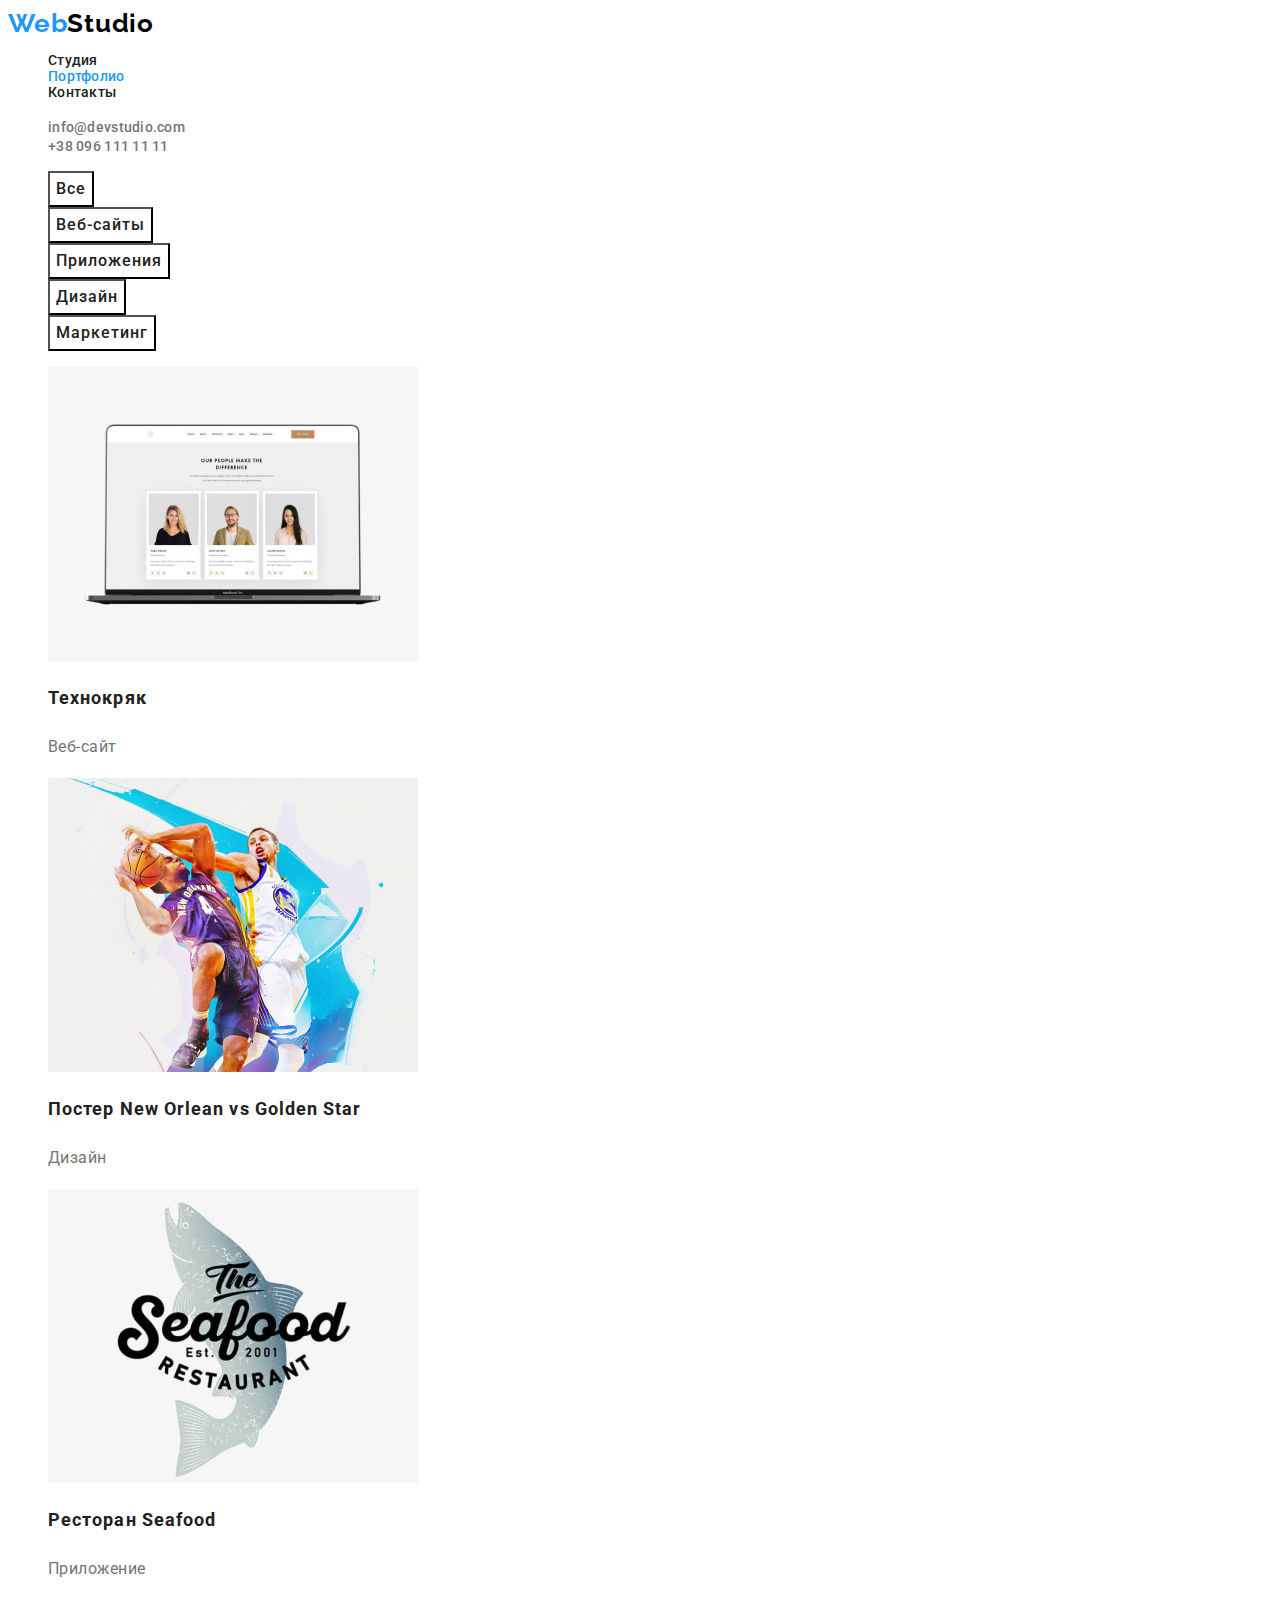
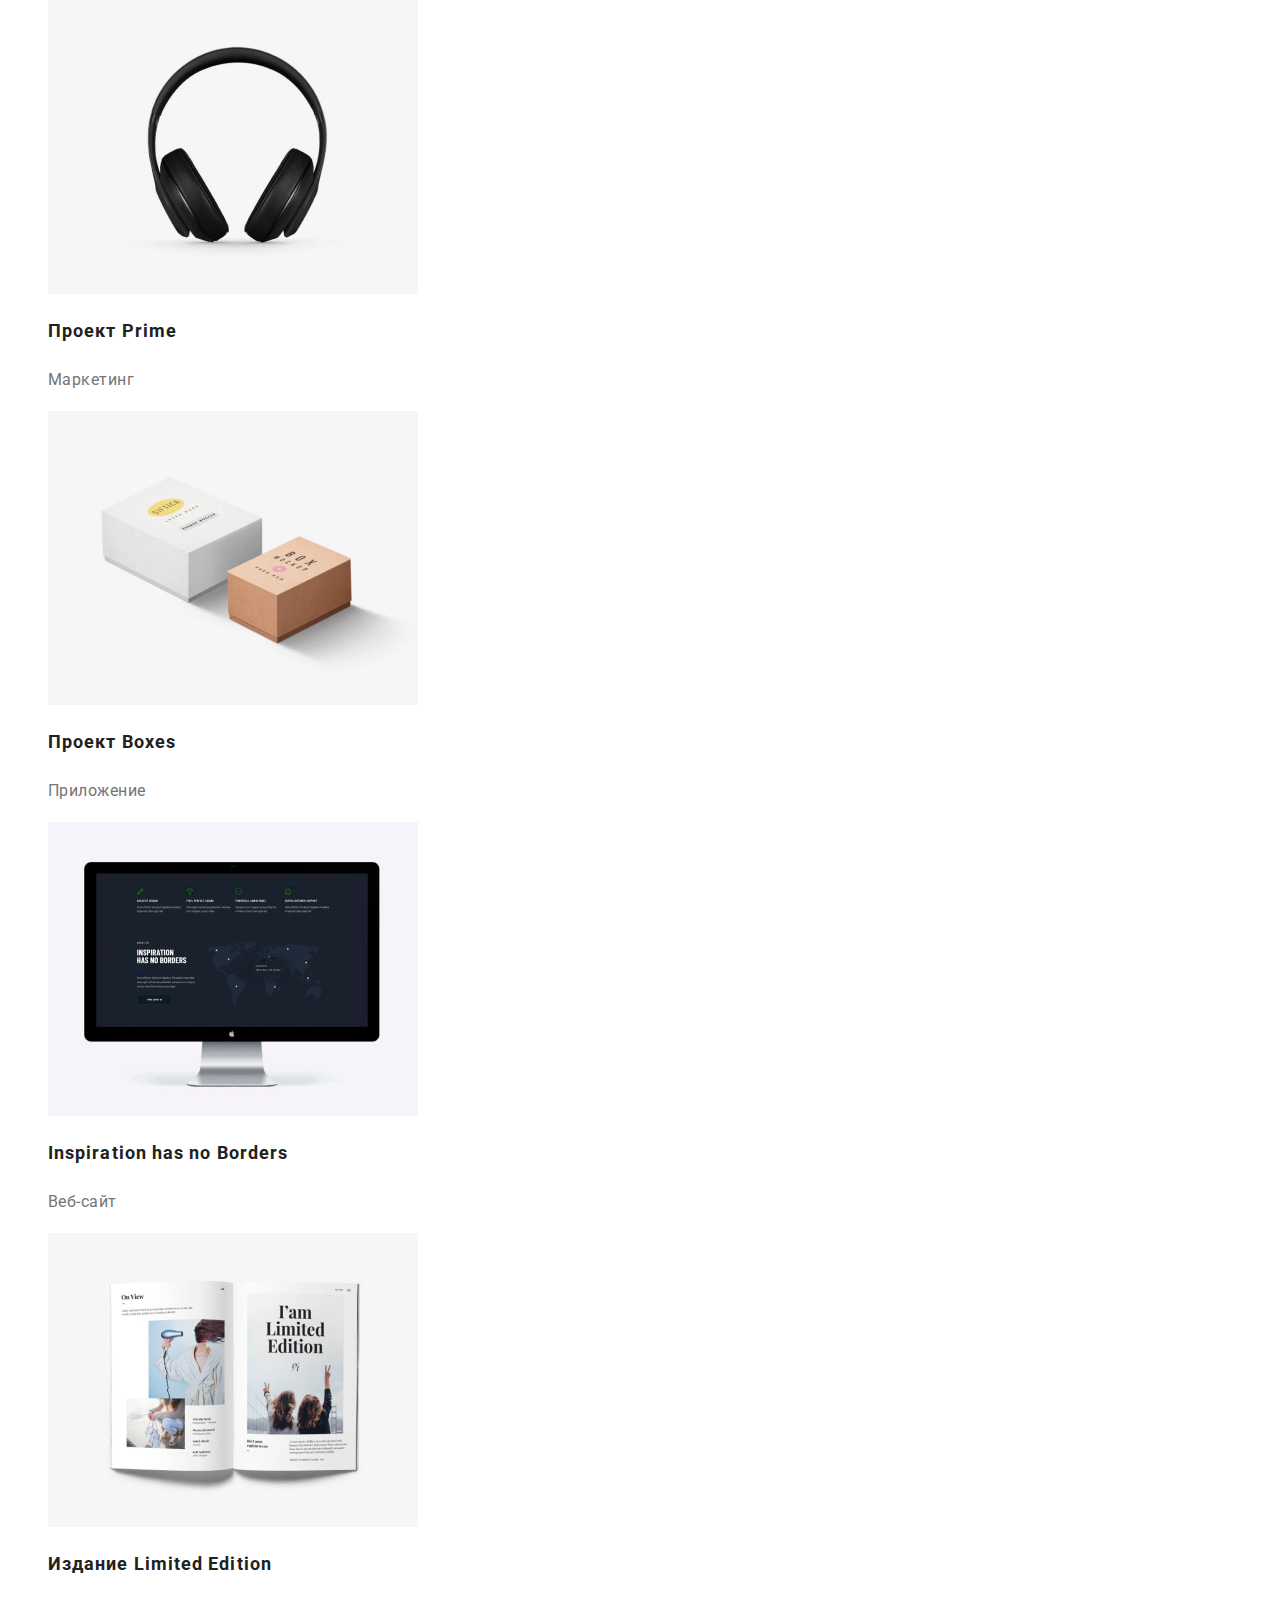
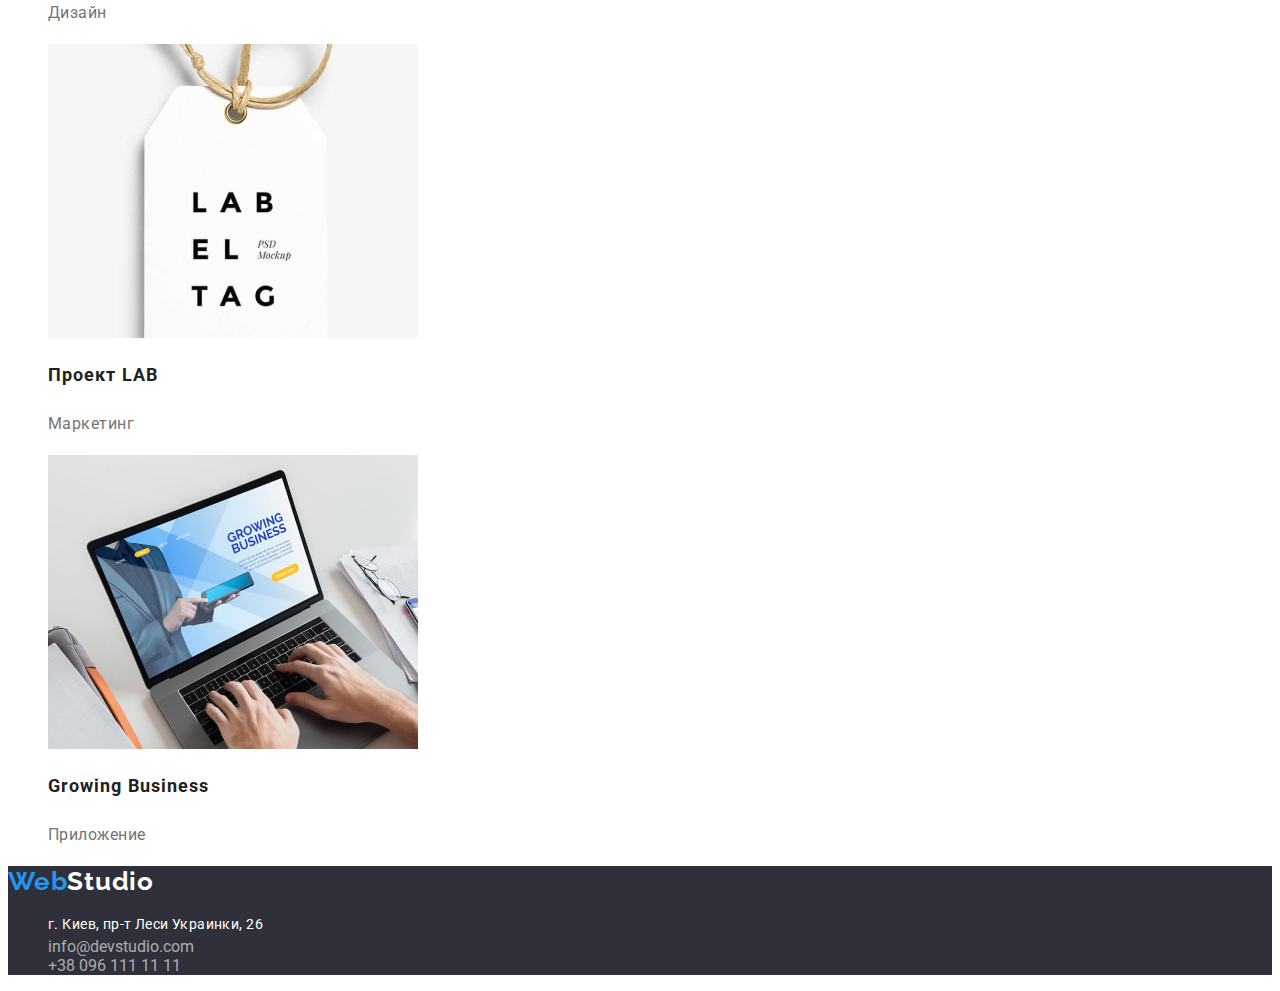
==== portfolio.html @ 97933884 "Files from previous project added" ====
<!DOCTYPE html>
<html lang="ru">
  <head>
    <meta charset="UTF-8" />
    <meta http-equiv="X-UA-Compatible" content="IE=edge" />
    <meta name="viewport" content="width=device-width, initial-scale=1.0" />
    <title>Portfolio</title>
    <link rel="preconnect" href="https://fonts.googleapis.com" />
    <link rel="preconnect" href="https://fonts.gstatic.com" crossorigin />
    <link
      href="https://fonts.googleapis.com/css2?family=Raleway:wght@700&family=Roboto:wght@400;500;700;900&display=swap"
      rel="stylesheet"
    />
    <link rel="stylesheet" href="./css/styles.css" />
  </head>
  <body>
    <header class="page-header">
      <nav>
        <a href="" class="logo link"
          >Web<span class="logo-dark">Studio</span>
        </a>
        <ul class="site-nav">
          <li class="list"><a href="./index.html" class="link">Студия</a></li>
          <li class="list">
            <a href="./portfolio.html" class="link current">Портфолио</a>
          </li>
          <li class="list"><a href="" class="link">Контакты</a></li>
        </ul>
      </nav>
      <ul class="contacts">
        <li class="list">
          <a href="mailto:info@devstudio.com" class="mail-link"
            >info@devstudio.com</a
          >
        </li>
        <li class="list">
          <a href="tel:+380961111111" class="tel-link">+38 096 111 11 11</a>
        </li>
      </ul>
    </header>
    <main>
      <section>
        <h1 class="header-portolio">Портфолио</h1>
        <ul>
          <li class="list">
            <button type="button" class="button-filter">Все</button>
          </li>
          <li class="list">
            <button type="button" class="button-filter">Веб-сайты</button>
          </li>
          <li class="list">
            <button type="button" class="button-filter">Приложения</button>
          </li>
          <li class="list">
            <button type="button" class="button-filter">Дизайн</button>
          </li>
          <li class="list">
            <button type="button" class="button-filter">Маркетинг</button>
          </li>
        </ul>
        <ul>
          <li class="list">
            <a href="" class="project-link">
              <img
                src="./images/portfolio/portfolio-1.jpg"
                alt="Проект"
                width="370"
                height="294"
              />
              <h2 class="project-name">Технокряк</h2>
              <p class="project-type">Веб-сайт</p>
            </a>
          </li>
          <li class="list">
            <a href="" class="project-link">
              <img
                src="./images/portfolio/portfolio-2.jpg"
                alt="Проект"
                width="370"
                height="294"
              />
              <h2 class="project-name">Постер New Orlean vs Golden Star</h2>
              <p class="project-type">Дизайн</p>
            </a>
          </li>
          <li class="list">
            <a href="" class="project-link">
              <img
                src="./images/portfolio/portfolio-3.jpg"
                alt="Проект"
                width="370"
                height="294"
              />
              <h2 class="project-name">Ресторан Seafood</h2>
              <p class="project-type">Приложение</p>
            </a>
          </li>
          <li class="list">
            <a href="" class="project-link">
              <img
                src="./images/portfolio/portfolio-4.jpg"
                alt="Проект"
                width="370"
                height="294"
              />
              <h2 class="project-name">Проект Prime</h2>
              <p class="project-type">Маркетинг</p>
            </a>
          </li>
          <li class="list">
            <a href="" class="project-link">
              <img
                src="./images/portfolio/portfolio-5.jpg"
                alt="Проект"
                width="370"
                height="294"
              />
              <h2 class="project-name">Проект Boxes</h2>
              <p class="project-type">Приложение</p>
            </a>
          </li>
          <li class="list">
            <a href="" class="project-link">
              <img
                src="./images/portfolio/portfolio-6.jpg"
                alt="Проект"
                width="370"
                height="294"
              />
              <h2 class="project-name">Inspiration has no Borders</h2>
              <p class="project-type">Веб-сайт</p>
            </a>
          </li>
          <li class="list">
            <a href="" class="project-link">
              <img
                src="./images/portfolio/portfolio-7.jpg"
                alt="Проект"
                width="370"
                height="294"
              />
              <h2 class="project-name">Издание Limited Edition</h2>
              <p class="project-type">Дизайн</p>
            </a>
          </li>
          <li class="list">
            <a href="" class="project-link">
              <img
                src="./images/portfolio/portfolio-8.jpg"
                alt="Проект"
                width="370"
                height="294"
              />
              <h2 class="project-name">Проект LAB</h2>
              <p class="project-type">Маркетинг</p>
            </a>
          </li>
          <li class="list">
            <a href="" class="project-link">
              <img
                src="./images/portfolio/portfolio-9.jpg"
                alt="Проект"
                width="370"
                height="294"
              />
              <h2 class="project-name">Growing Business</h2>
              <p class="project-type">Приложение</p>
            </a>
          </li>
        </ul>
      </section>
    </main>
    <footer class="footer">
      <a href="" class="logo link">Web<span class="logo-light">Studio</span></a>
      <address class="address">
        <ul>
          <li class="list">
            <a
              href="https://goo.gl/maps/4q9ZpjwnPptMZHnn8"
              target="_blank"
              rel="noreferrer noopener"
              class="post-address"
              >г. Киев, пр-т Леси Украинки, 26</a
            >
          </li>
          <li class="list">
            <a href="mailto:info@devstudio.com" class="mail"
              >info@devstudio.com</a
            >
          </li>
          <li class="list">
            <a href="tel:+380961111111" class="tel">+38 096 111 11 11</a>
          </li>
        </ul>
      </address>
    </footer>
  </body>
</html>
---- css/styles.css ----
:root {
  --text-decoration-color: #212121;
  --second-text-color: #757575;
  --link-hover-color: #2196f3;
}
body {
  color: var(--text-decoration-color);
  font-family: "Roboto", sans-serif;
}

.logo {
  font-family: Raleway, sans-serif;
  font-weight: 700;
  font-size: 26px;
  line-height: 1.19;
  color: var(--link-hover-color);
  letter-spacing: 0.03em;
}
.logo-dark {
  color: #000000;
}
.logo-light {
  color: #ffffff;
}

.site-nav {
  color: var(--text-decoration-color);
  font-weight: 500;
  font-size: 14px;
  line-height: 1.14;
  letter-spacing: 0.02em;
}
.site-nav .link:active {
  color: var(--link-hover-color);
}

.site-nav .link:hover,
.site-nav .link:focus {
  color: var(--link-hover-color);
}

.link,
.mail,
.tel,
.mail-link,
.tel-link,
.post-address,
.project-link {
  text-decoration: none;
}
.list,
.team-link {
  list-style-type: none;
}
.site-nav .link {
  color: var(--text-decoration-color);
}
.mail-link,
.tel-link {
  color: var(--second-text-color);
  font-weight: 500;
  font-size: 14px;
  line-height: 1.14;
  letter-spacing: 0.02em;
}
.mail-link:hover,
.tel-link:hover,
.mail-link:focus,
.tel-link:focus {
  color: var(--link-hover-color);
}
.header-hero {
  color: #ffffff;
  font-weight: 900;
  font-size: 44px;
  line-height: 1.36;
  text-align: center;
  letter-spacing: 0.06em;
  text-transform: uppercase;
}

.page-header {
  background-color: #ffffff;
}
.hero {
  background-color: #2f303a;
}
.button {
  font-family: inherit;
  color: var(--text-decoration-color);
  background-color: #ffffff;
  font-weight: 700;
  font-size: 16px;
  line-height: 1.88;
  display: flex;
  align-items: center;
  text-align: center;
  letter-spacing: 0.06em;
  cursor: pointer;
}
.button-service {
  color: #ffffff;
  background-color: var(--link-hover-color);
  font-family: inherit;
  font-weight: 700;
  font-size: 16px;
  line-height: 1.88;
  display: flex;
  align-items: center;
  text-align: center;
  letter-spacing: 0.06em;
}

.button-filter {
  font-family: inherit;
  color: var(--text-decoration-color);
  background-color: #ffffff;
  font-weight: 500;
  font-size: 16px;
  line-height: 1.88;
  display: flex;
  align-items: center;
  text-align: center;
  letter-spacing: 0.06em;
  cursor: pointer;
}
.button-filter:hover,
.button-filter:focus {
  color: #ffffff;
  background-color: var(--link-hover-color);
}
.header-advantages,
.header-portolio {
  display: none;
}

.advantages-header {
  font-weight: 700;
  font-size: 14px;
  line-height: 16px;
  letter-spacing: 0.03em;
  text-transform: uppercase;
}

.advantages-text {
  color: var(--second-text-color);
  font-size: 14px;
  line-height: 1.71;
  letter-spacing: 0.03em;
}

.header-works {
  font-weight: 700;
  font-size: 36px;
  line-height: 1.17;
  letter-spacing: 0.03em;
}
.team {
  background-color: #f5f4fa;
  font-weight: 700;
  font-size: 36px;
  line-height: 1.17;
  letter-spacing: 0.03em;
}
.footer {
  background-color: #2f303a;
}
.address .post-address {
  color: #ffffff;
  font-style: normal;
  font-size: 14px;
  line-height: 1.71;
  letter-spacing: 0.03em;
}
.mail,
.tel {
  color: rgba(255, 255, 255, 0.6);
}

.mail:hover,
.tel:hover {
  color: var(--link-hover-color);
}
.team-position {
  color: var(--second-text-color);
  font-weight: 400;
  font-size: 16px;
  line-height: 1.19;
  letter-spacing: 0.03em;
}
.team-member {
  font-weight: 500;
  font-size: 16px;
  line-height: 1.19;
  letter-spacing: 0.03em;
}

.project-name {
  font-weight: 700;
  font-size: 18px;
  line-height: 2;
  letter-spacing: 0.06em;
  color: var(--text-decoration-color);
}
.project-type {
  font-size: 16px;
  line-height: 1.88;
  letter-spacing: 0.03em;
  color: var(--second-text-color);
}
.mail,
.tel {
  font-style: normal;
}

.site-nav .current {
  color: var(--link-hover-color);
}
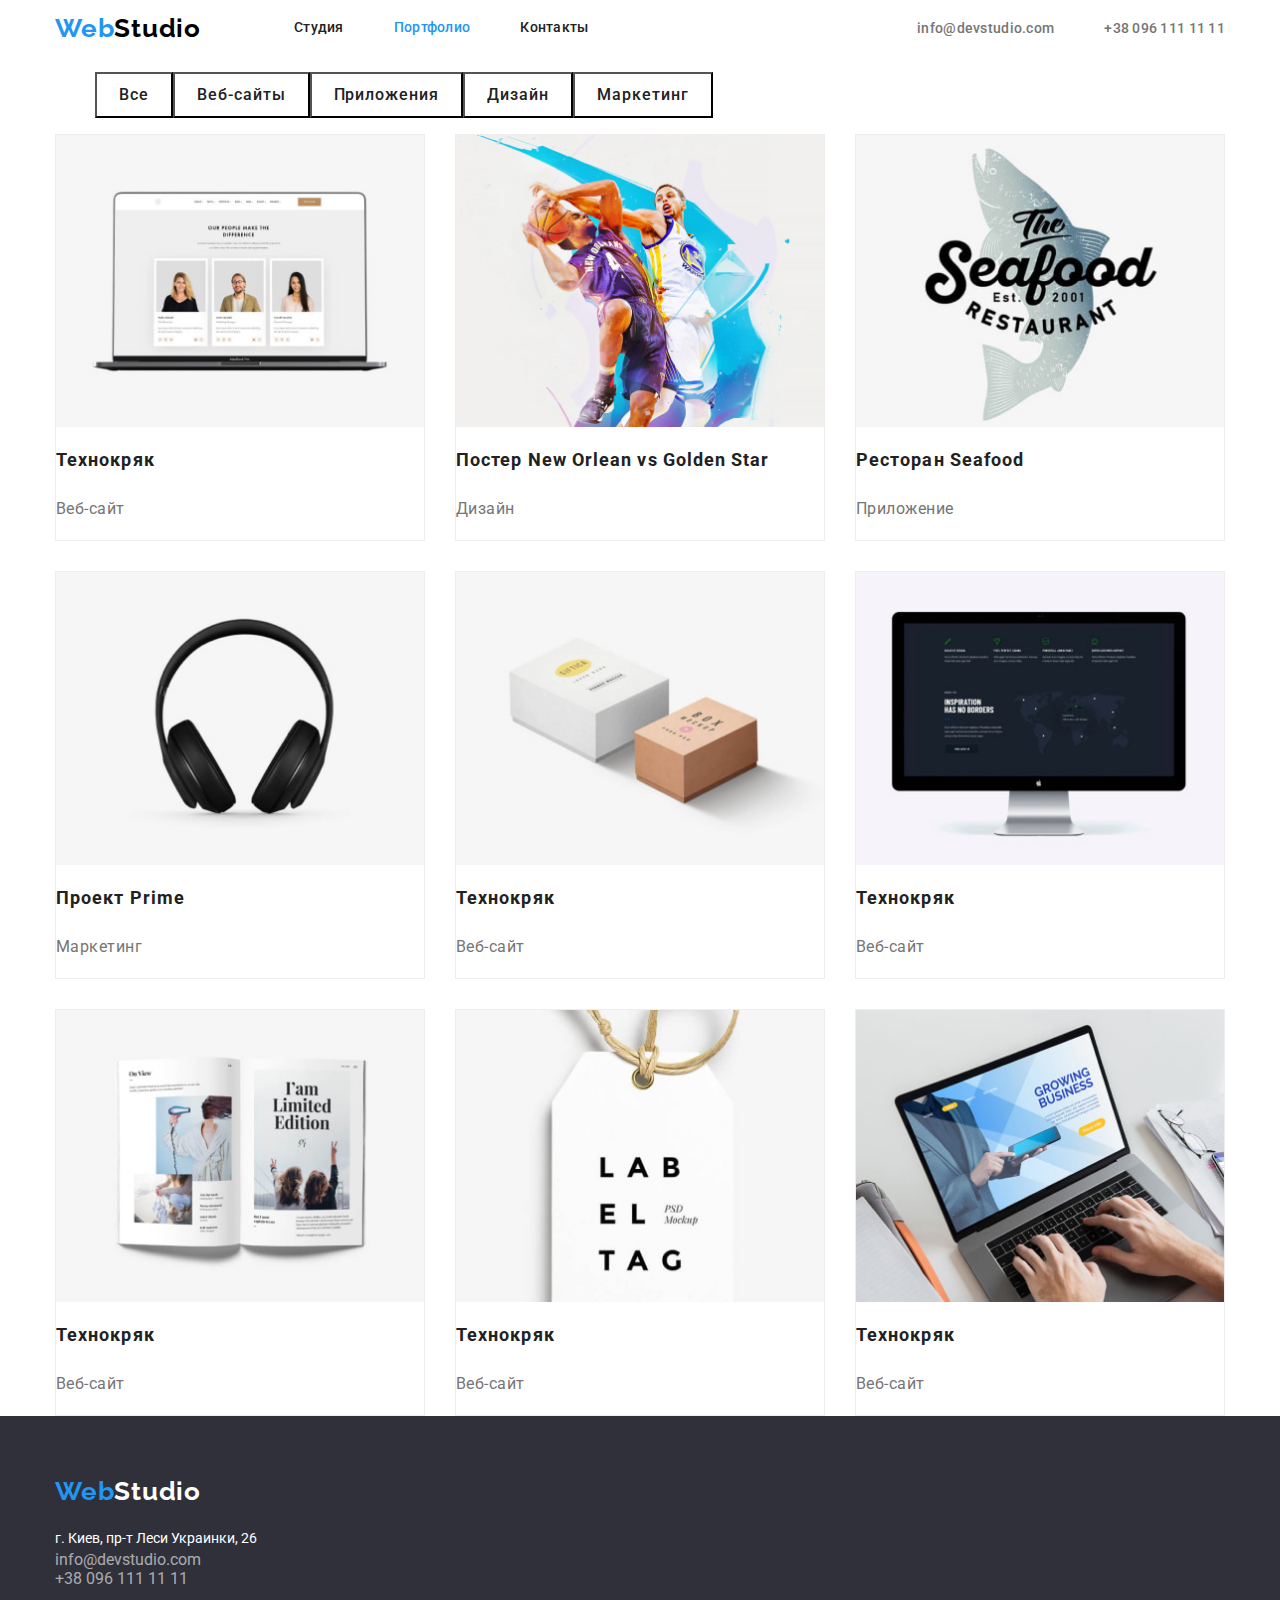
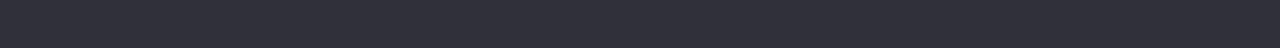
==== commit 3a7cdc12: "almost done" ====
--- a/portfolio.html
+++ b/portfolio.html
@@ -11,188 +11,265 @@
       href="https://fonts.googleapis.com/css2?family=Raleway:wght@700&family=Roboto:wght@400;500;700;900&display=swap"
       rel="stylesheet"
     />
+    <link
+      rel="stylesheet"
+      href="https://cdn.jsdelivr.net/npm/modern-normalize@1.1.0/modern-normalize.min.css"
+    />
     <link rel="stylesheet" href="./css/styles.css" />
   </head>
   <body>
     <header class="page-header">
-      <nav>
-        <a href="" class="logo link"
-          >Web<span class="logo-dark">Studio</span>
-        </a>
-        <ul class="site-nav">
-          <li class="list"><a href="./index.html" class="link">Студия</a></li>
+      <!-- Site navigation -->
+      <div class="container main-nav">
+        <div class="nav-all">
+          <a href="" class="logo link"
+            >Web<span class="logo-dark">Studio</span>
+          </a>
+        </div>
+        <nav class="navigation">
+          <ul class="site-nav">
+            <li class="list">
+              <a href="./index.html" class="link">Студия</a>
+            </li>
+            <li class="list">
+              <a href="./portfolio.html" class="link current">Портфолио</a>
+            </li>
+            <li class="list"><a href="" class="link">Контакты</a></li>
+          </ul>
+        </nav>
+
+        <!-- Contacts -->
+        <ul class="contacts">
           <li class="list">
-            <a href="./portfolio.html" class="link current">Портфолио</a>
-          </li>
-          <li class="list"><a href="" class="link">Контакты</a></li>
-        </ul>
-      </nav>
-      <ul class="contacts">
-        <li class="list">
-          <a href="mailto:info@devstudio.com" class="mail-link"
-            >info@devstudio.com</a
-          >
-        </li>
-        <li class="list">
-          <a href="tel:+380961111111" class="tel-link">+38 096 111 11 11</a>
-        </li>
-      </ul>
-    </header>
-    <main>
-      <section>
-        <h1 class="header-portolio">Портфолио</h1>
-        <ul>
-          <li class="list">
-            <button type="button" class="button-filter">Все</button>
-          </li>
-          <li class="list">
-            <button type="button" class="button-filter">Веб-сайты</button>
-          </li>
-          <li class="list">
-            <button type="button" class="button-filter">Приложения</button>
-          </li>
-          <li class="list">
-            <button type="button" class="button-filter">Дизайн</button>
-          </li>
-          <li class="list">
-            <button type="button" class="button-filter">Маркетинг</button>
-          </li>
-        </ul>
-        <ul>
-          <li class="list">
-            <a href="" class="project-link">
-              <img
-                src="./images/portfolio/portfolio-1.jpg"
-                alt="Проект"
-                width="370"
-                height="294"
-              />
-              <h2 class="project-name">Технокряк</h2>
-              <p class="project-type">Веб-сайт</p>
-            </a>
-          </li>
-          <li class="list">
-            <a href="" class="project-link">
-              <img
-                src="./images/portfolio/portfolio-2.jpg"
-                alt="Проект"
-                width="370"
-                height="294"
-              />
-              <h2 class="project-name">Постер New Orlean vs Golden Star</h2>
-              <p class="project-type">Дизайн</p>
-            </a>
-          </li>
-          <li class="list">
-            <a href="" class="project-link">
-              <img
-                src="./images/portfolio/portfolio-3.jpg"
-                alt="Проект"
-                width="370"
-                height="294"
-              />
-              <h2 class="project-name">Ресторан Seafood</h2>
-              <p class="project-type">Приложение</p>
-            </a>
-          </li>
-          <li class="list">
-            <a href="" class="project-link">
-              <img
-                src="./images/portfolio/portfolio-4.jpg"
-                alt="Проект"
-                width="370"
-                height="294"
-              />
-              <h2 class="project-name">Проект Prime</h2>
-              <p class="project-type">Маркетинг</p>
-            </a>
-          </li>
-          <li class="list">
-            <a href="" class="project-link">
-              <img
-                src="./images/portfolio/portfolio-5.jpg"
-                alt="Проект"
-                width="370"
-                height="294"
-              />
-              <h2 class="project-name">Проект Boxes</h2>
-              <p class="project-type">Приложение</p>
-            </a>
-          </li>
-          <li class="list">
-            <a href="" class="project-link">
-              <img
-                src="./images/portfolio/portfolio-6.jpg"
-                alt="Проект"
-                width="370"
-                height="294"
-              />
-              <h2 class="project-name">Inspiration has no Borders</h2>
-              <p class="project-type">Веб-сайт</p>
-            </a>
-          </li>
-          <li class="list">
-            <a href="" class="project-link">
-              <img
-                src="./images/portfolio/portfolio-7.jpg"
-                alt="Проект"
-                width="370"
-                height="294"
-              />
-              <h2 class="project-name">Издание Limited Edition</h2>
-              <p class="project-type">Дизайн</p>
-            </a>
-          </li>
-          <li class="list">
-            <a href="" class="project-link">
-              <img
-                src="./images/portfolio/portfolio-8.jpg"
-                alt="Проект"
-                width="370"
-                height="294"
-              />
-              <h2 class="project-name">Проект LAB</h2>
-              <p class="project-type">Маркетинг</p>
-            </a>
-          </li>
-          <li class="list">
-            <a href="" class="project-link">
-              <img
-                src="./images/portfolio/portfolio-9.jpg"
-                alt="Проект"
-                width="370"
-                height="294"
-              />
-              <h2 class="project-name">Growing Business</h2>
-              <p class="project-type">Приложение</p>
-            </a>
-          </li>
-        </ul>
-      </section>
-    </main>
-    <footer class="footer">
-      <a href="" class="logo link">Web<span class="logo-light">Studio</span></a>
-      <address class="address">
-        <ul>
-          <li class="list">
-            <a
-              href="https://goo.gl/maps/4q9ZpjwnPptMZHnn8"
-              target="_blank"
-              rel="noreferrer noopener"
-              class="post-address"
-              >г. Киев, пр-т Леси Украинки, 26</a
-            >
-          </li>
-          <li class="list">
-            <a href="mailto:info@devstudio.com" class="mail"
+            <a href="mailto:info@devstudio.com" class="mail-link"
               >info@devstudio.com</a
             >
           </li>
           <li class="list">
-            <a href="tel:+380961111111" class="tel">+38 096 111 11 11</a>
+            <a href="tel:+380961111111" class="tel-link">+38 096 111 11 11</a>
           </li>
         </ul>
-      </address>
+      </div>
+    </header>
+    <main>
+      <section class="portfolio">
+        <h1 class="header-portolio">Портфолио</h1>
+        <div class="container">
+          <ul class="filter">
+            <li class="list">
+              <button type="button" class="button-filter">Все</button>
+            </li>
+            <li class="list">
+              <button type="button" class="button-filter">Веб-сайты</button>
+            </li>
+            <li class="list">
+              <button type="button" class="button-filter">Приложения</button>
+            </li>
+            <li class="list">
+              <button type="button" class="button-filter">Дизайн</button>
+            </li>
+            <li class="list">
+              <button type="button" class="button-filter">Маркетинг</button>
+            </li>
+          </ul>
+        </div>
+        <div class="container">
+          <ul class="projects">
+            <li class="list">
+              <article class="project-card">
+                <div class="project-card-thumb">
+                  <a href="./index.html" class="project-link">
+                    <img
+                      src="./images/portfolio/portfolio-1.jpg"
+                      alt="Проект"
+                      width="370"
+                      height="294"
+                    />
+                  </a>
+                </div>
+                <div class="project-card-content">
+                  <h2 class="project-name">Технокряк</h2>
+                  <p class="project-type">Веб-сайт</p>
+                </div>
+              </article>
+            </li>
+            <li class="list">
+              <article class="project-card">
+                <div class="project-card-thumb">
+                  <a href="" class="project-link">
+                    <img
+                      src="./images/portfolio/portfolio-2.jpg"
+                      alt="Проект"
+                      width="370"
+                      height="294"
+                    />
+                  </a>
+                </div>
+                <div class="project-card-content">
+                  <h2 class="project-name">Постер New Orlean vs Golden Star</h2>
+                  <p class="project-type">Дизайн</p>
+                </div>
+              </article>
+            </li>
+            <li class="list">
+              <article class="project-card">
+                <div class="project-card-thumb">
+                  <a href="" class="project-link">
+                    <img
+                      src="./images/portfolio/portfolio-3.jpg"
+                      alt="Проект"
+                      width="370"
+                      height="294"
+                    />
+                  </a>
+                </div>
+                <div class="project-card-content">
+                  <h2 class="project-name">Ресторан Seafood</h2>
+                  <p class="project-type">Приложение</p>
+                </div>
+              </article>
+            </li>
+            <li class="list">
+              <article class="project-card">
+                <div class="project-card-thumb">
+                  <a href="" class="project-link">
+                    <img
+                      src="./images/portfolio/portfolio-4.jpg"
+                      alt="Проект"
+                      width="370"
+                      height="294"
+                    />
+                  </a>
+                </div>
+                <div class="project-card-content">
+                  <h2 class="project-name">Проект Prime</h2>
+                  <p class="project-type">Маркетинг</p>
+                </div>
+              </article>
+            </li>
+            <li class="list">
+              <article class="project-card">
+                <div class="project-card-thumb">
+                  <a href="" class="project-link">
+                    <img
+                      src="./images/portfolio/portfolio-5.jpg"
+                      alt="Проект"
+                      width="370"
+                      height="294"
+                    />
+                  </a>
+                </div>
+                <div class="project-card-content">
+                  <h2 class="project-name">Технокряк</h2>
+                  <p class="project-type">Веб-сайт</p>
+                </div>
+              </article>
+            </li>
+            <li class="list">
+              <article class="project-card">
+                <div class="project-card-thumb">
+                  <a href="" class="project-link">
+                    <img
+                      src="./images/portfolio/portfolio-6.jpg"
+                      alt="Проект"
+                      width="370"
+                      height="294"
+                    />
+                  </a>
+                </div>
+                <div class="project-card-content">
+                  <h2 class="project-name">Технокряк</h2>
+                  <p class="project-type">Веб-сайт</p>
+                </div>
+              </article>
+            </li>
+            <li class="list">
+              <article class="project-card">
+                <div class="project-card-thumb">
+                  <a href="" class="project-link">
+                    <img
+                      src="./images/portfolio/portfolio-7.jpg"
+                      alt="Проект"
+                      width="370"
+                      height="294"
+                    />
+                  </a>
+                </div>
+                <div class="project-card-content">
+                  <h2 class="project-name">Технокряк</h2>
+                  <p class="project-type">Веб-сайт</p>
+                </div>
+              </article>
+            </li>
+            <li class="list">
+              <article class="project-card">
+                <div class="project-card-thumb">
+                  <a href="" class="project-link">
+                    <img
+                      src="./images/portfolio/portfolio-8.jpg"
+                      alt="Проект"
+                      width="370"
+                      height="294"
+                    />
+                  </a>
+                </div>
+                <div class="project-card-content">
+                  <h2 class="project-name">Технокряк</h2>
+                  <p class="project-type">Веб-сайт</p>
+                </div>
+              </article>
+            </li>
+            <li class="list">
+              <article class="project-card">
+                <div class="project-card-thumb">
+                  <a href="" class="project-link">
+                    <img
+                      src="./images/portfolio/portfolio-9.jpg"
+                      alt="Проект"
+                      width="370"
+                      height="294"
+                    />
+                  </a>
+                </div>
+                <div class="project-card-content">
+                  <h2 class="project-name">Технокряк</h2>
+                  <p class="project-type">Веб-сайт</p>
+                </div>
+              </article>
+            </li>
+          </ul>
+        </div>
+      </section>
+    </main>
+    <footer class="footer">
+      <div class="container">
+        <div class="logo-footer">
+          <a href="" class="logo link"
+            >Web<span class="logo-light">Studio</span></a
+          >
+        </div>
+        <address class="address">
+          <ul class="adress-list">
+            <li class="list">
+              <a
+                href="https://goo.gl/maps/4q9ZpjwnPptMZHnn8"
+                target="_blank"
+                rel="noreferrer noopener"
+                class="post-address"
+                >г. Киев, пр-т Леси Украинки, 26</a
+              >
+            </li>
+            <li class="list">
+              <a href="mailto:info@devstudio.com" class="mail"
+                >info@devstudio.com</a
+              >
+            </li>
+            <li class="list">
+              <a href="tel:+380961111111" class="tel">+38 096 111 11 11</a>
+            </li>
+          </ul>
+        </address>
+      </div>
     </footer>
   </body>
 </html>
--- a/css/styles.css
+++ b/css/styles.css
@@ -2,12 +2,14 @@
   --text-decoration-color: #212121;
   --second-text-color: #757575;
   --link-hover-color: #2196f3;
+  --card-gap: 30px;
+  --projects-card-gap: 30px;
 }
 body {
   color: var(--text-decoration-color);
   font-family: "Roboto", sans-serif;
 }
-
+/*             Header          */
 .logo {
   font-family: Raleway, sans-serif;
   font-weight: 700;
@@ -16,20 +18,72 @@
   color: var(--link-hover-color);
   letter-spacing: 0.03em;
 }
+.nav-all {
+  display: flex;
+  margin-right: 93px;
+}
+
 .logo-dark {
   color: #000000;
 }
 .logo-light {
   color: #ffffff;
 }
+.container {
+  display: flex;
+  margin-left: auto;
+  margin-right: auto;
+  width: 1200px;
+  padding-left: 15px;
+  padding-right: 15px;
+}
+
+.container.main-nav {
+  display: flex;
+  align-items: center;
+}
+
+.navigation {
+  display: flex;
+}
+
+img {
+  display: block;
+  max-width: 100%;
+  height: auto;
+}
+
+.site-nav .list {
+  margin-top: 0;
+  margin-bottom: 0;
+  padding: 0;
+}
 
 .site-nav {
+  display: flex;
+  margin-top: 0;
+  margin-bottom: 0;
+  padding-left: 0;
+}
+
+.site-nav .list + .list {
+  margin-left: 50px;
+}
+
+/* Зразок оформлення від Репети */
+
+.site-nav .link {
+  display: block;
+  padding-top: 20px;
+  padding-bottom: 20px;
+
   color: var(--text-decoration-color);
   font-weight: 500;
   font-size: 14px;
   line-height: 1.14;
   letter-spacing: 0.02em;
 }
+
 .site-nav .link:active {
   color: var(--link-hover-color);
 }
@@ -37,6 +91,22 @@
 .site-nav .link:hover,
 .site-nav .link:focus {
   color: var(--link-hover-color);
+}
+
+.site-nav .current {
+  color: var(--link-hover-color);
+}
+
+.contacts {
+  display: flex;
+  margin-top: 0;
+  margin-bottom: 0;
+  margin-left: auto;
+  padding-left: 0;
+}
+
+.contacts .list + .list {
+  margin-left: 50px;
 }
 
 .link,
@@ -52,9 +122,7 @@
 .team-link {
   list-style-type: none;
 }
-.site-nav .link {
-  color: var(--text-decoration-color);
-}
+
 .mail-link,
 .tel-link {
   color: var(--second-text-color);
@@ -71,10 +139,12 @@
 }
 .header-hero {
   color: #ffffff;
+  margin-top: 0px;
+  margin-bottom: 30px;
+
   font-weight: 900;
   font-size: 44px;
   line-height: 1.36;
-  text-align: center;
   letter-spacing: 0.06em;
   text-transform: uppercase;
 }
@@ -82,9 +152,14 @@
 .page-header {
   background-color: #ffffff;
 }
+
 .hero {
   background-color: #2f303a;
-}
+  text-align: center;
+  padding-bottom: 200px;
+  padding-top: 200px;
+}
+
 .button {
   font-family: inherit;
   color: var(--text-decoration-color);
@@ -92,7 +167,6 @@
   font-weight: 700;
   font-size: 16px;
   line-height: 1.88;
-  display: flex;
   align-items: center;
   text-align: center;
   letter-spacing: 0.06em;
@@ -105,10 +179,12 @@
   font-weight: 700;
   font-size: 16px;
   line-height: 1.88;
-  display: flex;
   align-items: center;
   text-align: center;
   letter-spacing: 0.06em;
+  border-radius: 4px;
+  padding: 10px 32px 10px 32px;
+  border: 0px;
 }
 
 .button-filter {
@@ -123,15 +199,23 @@
   text-align: center;
   letter-spacing: 0.06em;
   cursor: pointer;
+  padding: 6px 22px;
 }
 .button-filter:hover,
 .button-filter:focus {
   color: #ffffff;
   background-color: var(--link-hover-color);
 }
+
+.filter {
+  display: flex;
+}
+
 .header-advantages,
 .header-portolio {
   display: none;
+  margin-top: 0;
+  margin-bottom: 0;
 }
 
 .advantages-header {
@@ -140,6 +224,34 @@
   line-height: 16px;
   letter-spacing: 0.03em;
   text-transform: uppercase;
+  margin-bottom: 10px;
+  margin-top: 0;
+}
+section.advantages {
+  padding-top: 94px;
+  padding-bottom: 94px;
+}
+.list-advantages .list {
+  width: 270px;
+  margin-right: 30px;
+}
+.list-advantages .list:last-child {
+  margin-right: 0;
+}
+
+.list-advantages {
+  display: flex;
+  margin-top: 0;
+  margin-bottom: 0;
+  padding-left: 0;
+}
+.works-images .list {
+  width: 370px;
+  margin-right: 30px;
+}
+
+.works-images .list:last-child {
+  margin-right: 0;
 }
 
 .advantages-text {
@@ -147,6 +259,8 @@
   font-size: 14px;
   line-height: 1.71;
   letter-spacing: 0.03em;
+  margin-bottom: 0;
+  margin-top: 0;
 }
 
 .header-works {
@@ -154,24 +268,105 @@
   font-size: 36px;
   line-height: 1.17;
   letter-spacing: 0.03em;
-}
-.team {
-  background-color: #f5f4fa;
+  margin-top: 0;
+  margin-bottom: 50px;
+  text-align: center;
+}
+.works ul {
+  display: flex;
+  margin-top: 0;
+  margin-bottom: 0;
+  padding-bottom: 94px;
+  padding-left: 0;
+}
+
+.our-team {
+  padding-bottom: 94px;
+  background: #f5f4fa;
+}
+
+.team-list {
+  padding: 0;
+  margin: 0;
+  list-style: none;
+
+  display: flex;
+  flex-wrap: wrap;
+  margin-left: calc(-1 * var(--card-gap));
+  margin-top: calc(-1 * var(--card-gap));
+}
+
+.team-list > .team-link {
+  flex-basis: calc(100% / 4 - var(--card-gap));
+  margin-left: var(--card-gap);
+  margin-top: var(--card-gap);
+}
+
+.team-link {
+  width: 270px;
+  height: 368px;
+  background-color: #ffffff;
+  box-shadow: 0px 1px 3px rgba(0, 0, 0, 0.12), 0px 1px 1px rgba(0, 0, 0, 0.14),
+    0px 2px 1px rgba(0, 0, 0, 0.2);
+  border-radius: 0px 0px 4px 4px;
+}
+
+.team-member {
+  text-align: center;
+}
+
+.team-position {
+  text-align: center;
+}
+
+.header-team {
   font-weight: 700;
   font-size: 36px;
   line-height: 1.17;
   letter-spacing: 0.03em;
-}
+  margin-top: 0;
+  margin-bottom: 50px;
+  text-align: center;
+  padding-top: 94px;
+}
+
 .footer {
   background-color: #2f303a;
+}
+
+.logo-footer {
+  display: flex;
+  margin-top: 60px;
+  margin-bottom: 20px;
+}
+
+.address {
+  display: flex;
+  flex-direction: column;
+  margin-bottom: 60px;
+}
+.adress-list {
+  margin: 0;
+  padding-left: 0;
+}
+
+footer .container {
+  flex-direction: column;
 }
 .address .post-address {
   color: #ffffff;
   font-style: normal;
   font-size: 14px;
   line-height: 1.71;
-  letter-spacing: 0.03em;
-}
+}
+.post-address {
+  margin-bottom: 9px;
+}
+
+.mail {
+  margin-bottom: 9px;
+}
+
 .mail,
 .tel {
   color: rgba(255, 255, 255, 0.6);
@@ -181,18 +376,26 @@
 .tel:hover {
   color: var(--link-hover-color);
 }
+.team-list img {
+  margin-bottom: 30px;
+}
+
 .team-position {
   color: var(--second-text-color);
   font-weight: 400;
   font-size: 16px;
   line-height: 1.19;
   letter-spacing: 0.03em;
+  margin-top: 0;
+  margin-bottom: 0;
 }
 .team-member {
   font-weight: 500;
   font-size: 16px;
   line-height: 1.19;
   letter-spacing: 0.03em;
+  margin-top: 0;
+  margin-bottom: 10px;
 }
 
 .project-name {
@@ -208,11 +411,31 @@
   letter-spacing: 0.03em;
   color: var(--second-text-color);
 }
+
+.projects .list {
+  background: #ffffff;
+  border: 1px solid #eeeeee;
+  box-sizing: border-box;
+}
+
+.projects {
+  padding: 0;
+  margin: 0;
+  list-style: none;
+
+  display: flex;
+  flex-wrap: wrap;
+  margin-left: calc(-1 * var(--projects-card-gap));
+  margin-top: calc(-1 * var(--projects-card-gap));
+}
+
+.projects > .list {
+  flex-basis: calc(100% / 3 - var(--projects-card-gap));
+  margin-left: var(--projects-card-gap);
+  margin-top: var(--projects-card-gap);
+}
+
 .mail,
 .tel {
   font-style: normal;
 }
-
-.site-nav .current {
-  color: var(--link-hover-color);
-}
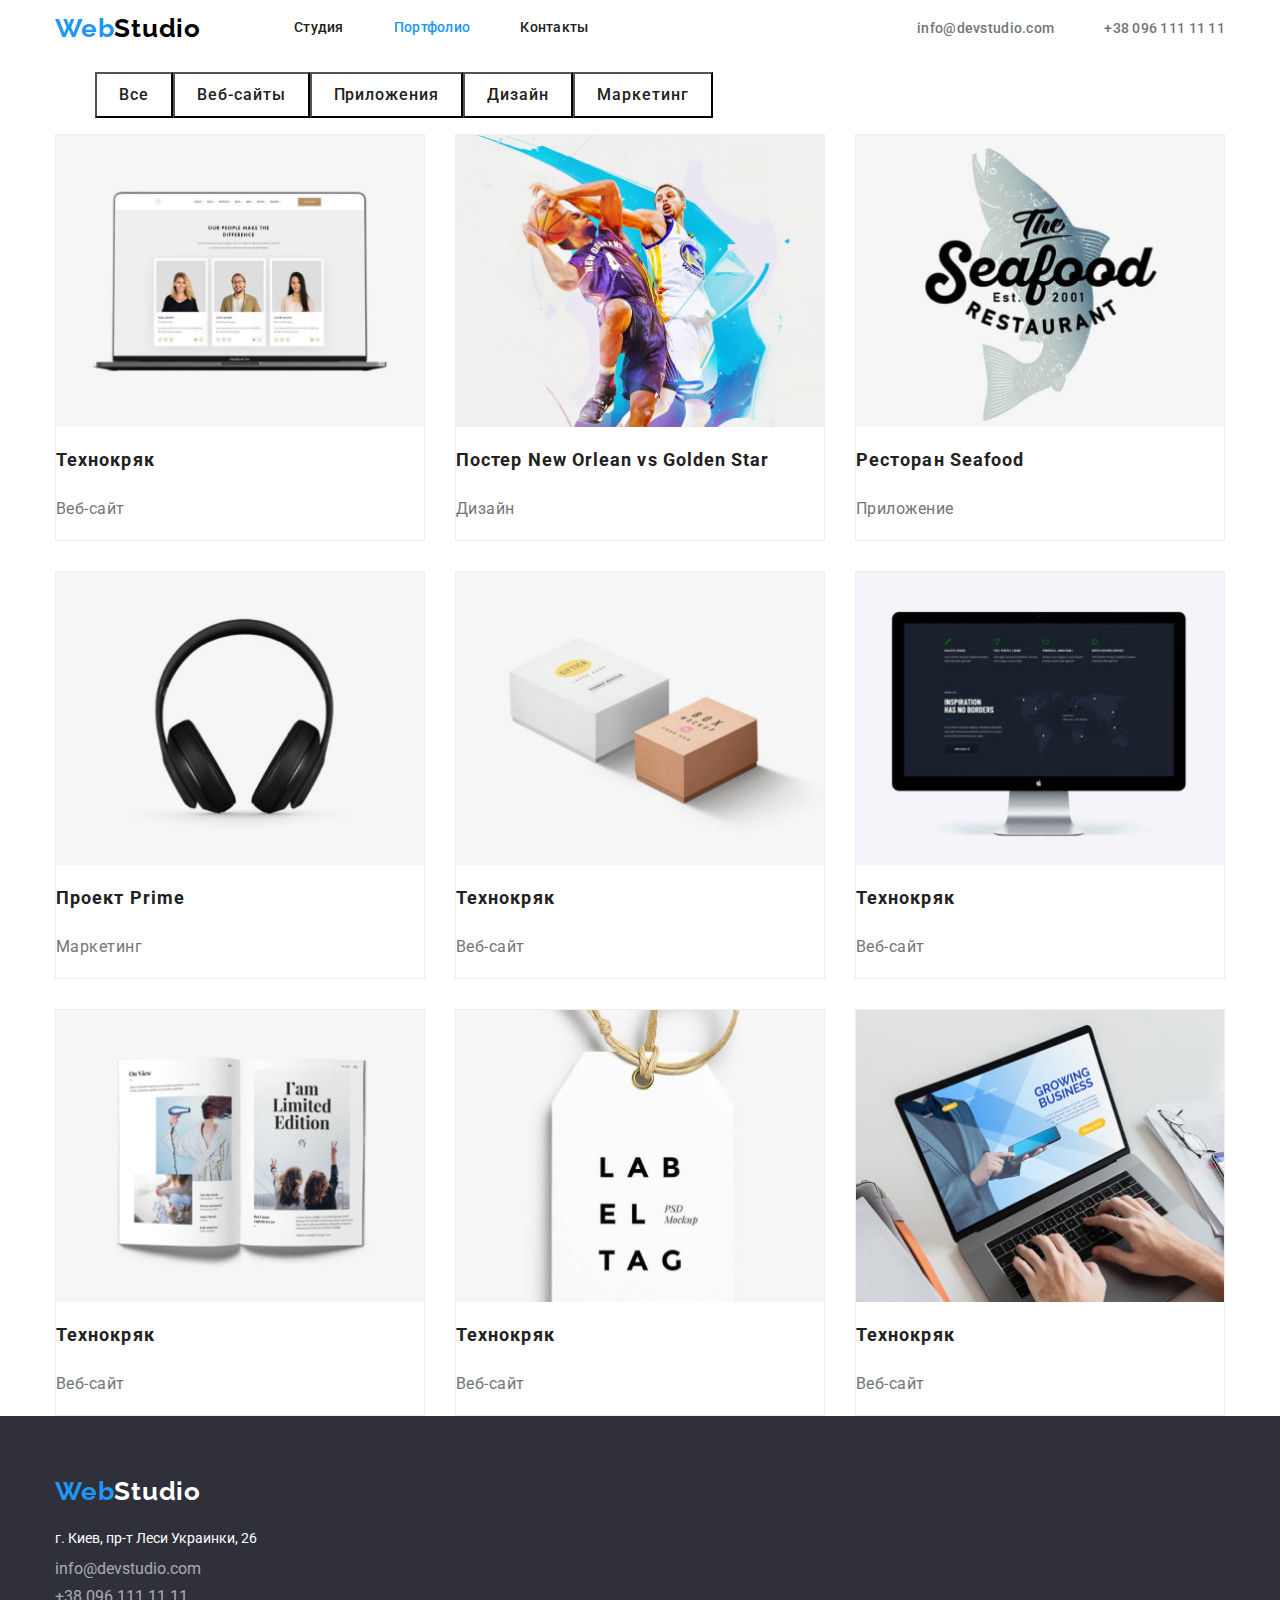
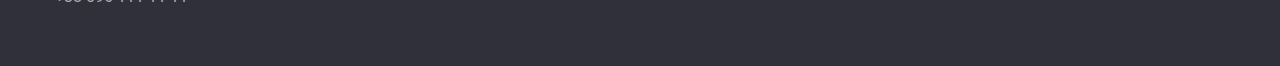
==== commit 80d9737d: "Bottom futer without additional div." ====
--- a/portfolio.html
+++ b/portfolio.html
@@ -243,11 +243,9 @@
     </main>
     <footer class="footer">
       <div class="container">
-        <div class="logo-footer">
-          <a href="" class="logo link"
-            >Web<span class="logo-light">Studio</span></a
-          >
-        </div>
+        <a href="" class="logo link bottom"
+          >Web<span class="logo-light">Studio</span>
+        </a>
         <address class="address">
           <ul class="adress-list">
             <li class="list">
--- a/css/styles.css
+++ b/css/styles.css
@@ -334,12 +334,11 @@
   background-color: #2f303a;
 }
 
-.logo-footer {
-  display: flex;
+a.logo.link.bottom {
+  display: block;
   margin-top: 60px;
   margin-bottom: 20px;
 }
-
 .address {
   display: flex;
   flex-direction: column;
@@ -359,7 +358,9 @@
   font-size: 14px;
   line-height: 1.71;
 }
+
 .post-address {
+  display: block;
   margin-bottom: 9px;
 }
 
@@ -369,6 +370,7 @@
 
 .mail,
 .tel {
+  display: block;
   color: rgba(255, 255, 255, 0.6);
 }
 
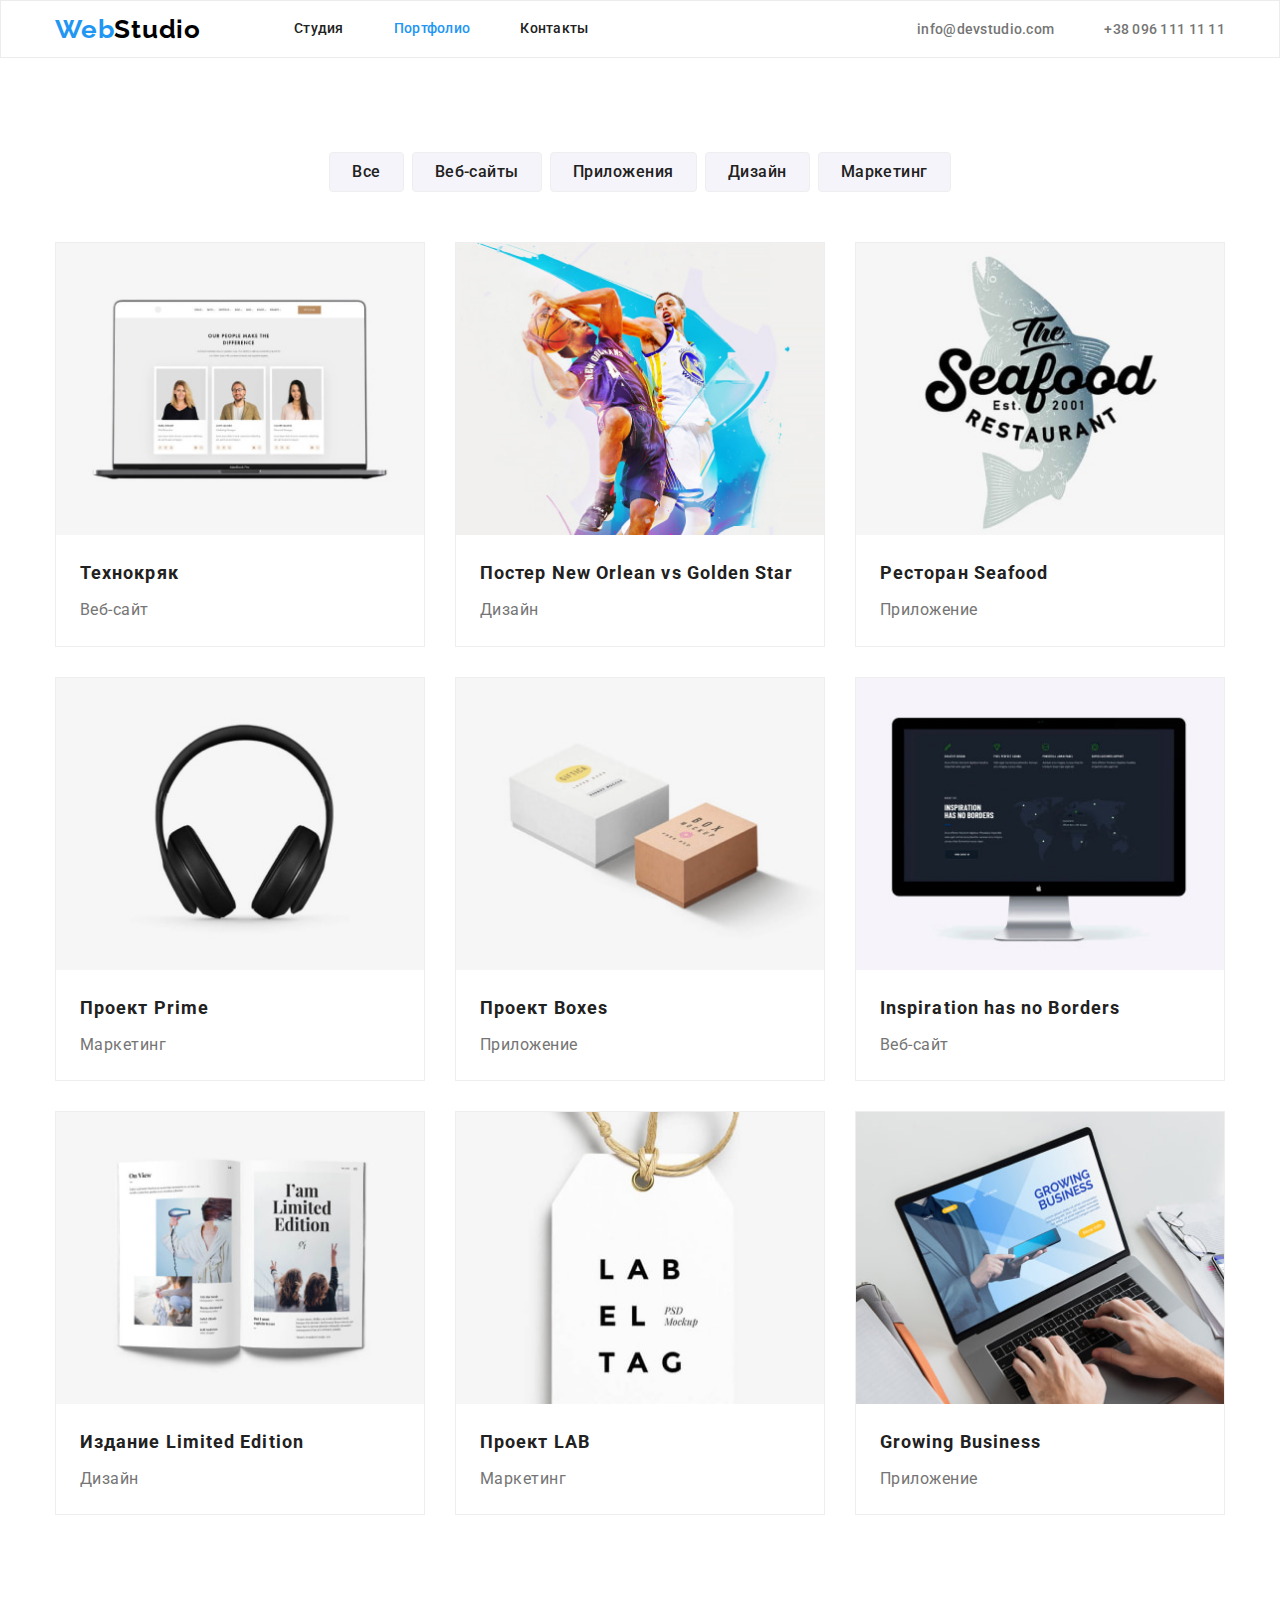
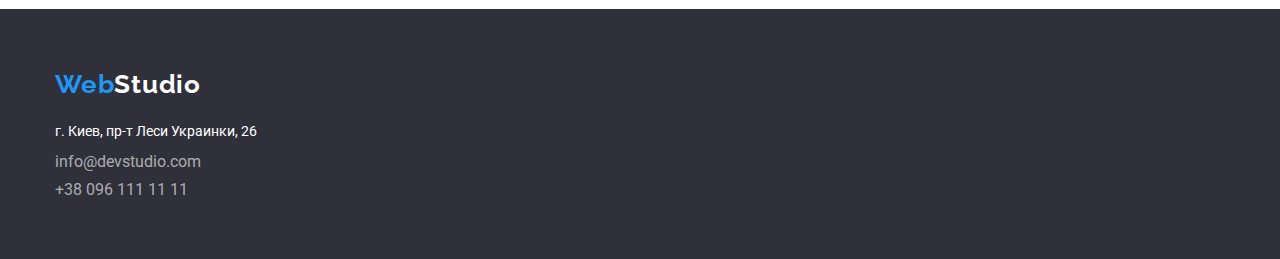
==== commit 26053588: "Before mentor check" ====
--- a/portfolio.html
+++ b/portfolio.html
@@ -18,7 +18,7 @@
     <link rel="stylesheet" href="./css/styles.css" />
   </head>
   <body>
-    <header class="page-header">
+    <header class="page-header portfolio">
       <!-- Site navigation -->
       <div class="container main-nav">
         <div class="nav-all">
@@ -54,25 +54,25 @@
     <main>
       <section class="portfolio">
         <h1 class="header-portolio">Портфолио</h1>
-        <div class="container">
-          <ul class="filter">
-            <li class="list">
-              <button type="button" class="button-filter">Все</button>
-            </li>
-            <li class="list">
-              <button type="button" class="button-filter">Веб-сайты</button>
-            </li>
-            <li class="list">
-              <button type="button" class="button-filter">Приложения</button>
-            </li>
-            <li class="list">
-              <button type="button" class="button-filter">Дизайн</button>
-            </li>
-            <li class="list">
-              <button type="button" class="button-filter">Маркетинг</button>
-            </li>
-          </ul>
-        </div>
+
+        <ul class="filter">
+          <li class="list filter">
+            <button type="button" class="button-filter">Все</button>
+          </li>
+          <li class="list filter">
+            <button type="button" class="button-filter">Веб-сайты</button>
+          </li>
+          <li class="list filter">
+            <button type="button" class="button-filter">Приложения</button>
+          </li>
+          <li class="list filter">
+            <button type="button" class="button-filter">Дизайн</button>
+          </li>
+          <li class="list filter">
+            <button type="button" class="button-filter">Маркетинг</button>
+          </li>
+        </ul>
+
         <div class="container">
           <ul class="projects">
             <li class="list">
@@ -80,6 +80,7 @@
                 <div class="project-card-thumb">
                   <a href="./index.html" class="project-link">
                     <img
+                      class="project-img"
                       src="./images/portfolio/portfolio-1.jpg"
                       alt="Проект"
                       width="370"
@@ -88,16 +89,19 @@
                   </a>
                 </div>
                 <div class="project-card-content">
-                  <h2 class="project-name">Технокряк</h2>
-                  <p class="project-type">Веб-сайт</p>
-                </div>
-              </article>
-            </li>
-            <li class="list">
-              <article class="project-card">
-                <div class="project-card-thumb">
-                  <a href="" class="project-link">
-                    <img
+                  <a href="./index.html" class="project-link">
+                    <h2 class="project-name">Технокряк</h2>
+                    <p class="project-type">Веб-сайт</p>
+                  </a>
+                </div>
+              </article>
+            </li>
+            <li class="list">
+              <article class="project-card">
+                <div class="project-card-thumb">
+                  <a href="" class="project-link">
+                    <img
+                      class="project-img"
                       src="./images/portfolio/portfolio-2.jpg"
                       alt="Проект"
                       width="370"
@@ -106,16 +110,21 @@
                   </a>
                 </div>
                 <div class="project-card-content">
-                  <h2 class="project-name">Постер New Orlean vs Golden Star</h2>
-                  <p class="project-type">Дизайн</p>
-                </div>
-              </article>
-            </li>
-            <li class="list">
-              <article class="project-card">
-                <div class="project-card-thumb">
-                  <a href="" class="project-link">
-                    <img
+                  <a href="./index.html" class="project-link">
+                    <h2 class="project-name">
+                      Постер New Orlean vs Golden Star
+                    </h2>
+                    <p class="project-type">Дизайн</p>
+                  </a>
+                </div>
+              </article>
+            </li>
+            <li class="list">
+              <article class="project-card">
+                <div class="project-card-thumb">
+                  <a href="" class="project-link">
+                    <img
+                      class="project-img"
                       src="./images/portfolio/portfolio-3.jpg"
                       alt="Проект"
                       width="370"
@@ -124,16 +133,19 @@
                   </a>
                 </div>
                 <div class="project-card-content">
-                  <h2 class="project-name">Ресторан Seafood</h2>
-                  <p class="project-type">Приложение</p>
-                </div>
-              </article>
-            </li>
-            <li class="list">
-              <article class="project-card">
-                <div class="project-card-thumb">
-                  <a href="" class="project-link">
-                    <img
+                  <a href="./index.html" class="project-link">
+                    <h2 class="project-name">Ресторан Seafood</h2>
+                    <p class="project-type">Приложение</p>
+                  </a>
+                </div>
+              </article>
+            </li>
+            <li class="list">
+              <article class="project-card">
+                <div class="project-card-thumb">
+                  <a href="" class="project-link">
+                    <img
+                      class="project-img"
                       src="./images/portfolio/portfolio-4.jpg"
                       alt="Проект"
                       width="370"
@@ -142,16 +154,19 @@
                   </a>
                 </div>
                 <div class="project-card-content">
-                  <h2 class="project-name">Проект Prime</h2>
-                  <p class="project-type">Маркетинг</p>
-                </div>
-              </article>
-            </li>
-            <li class="list">
-              <article class="project-card">
-                <div class="project-card-thumb">
-                  <a href="" class="project-link">
-                    <img
+                  <a href="./index.html" class="project-link">
+                    <h2 class="project-name">Проект Prime</h2>
+                    <p class="project-type">Маркетинг</p>
+                  </a>
+                </div>
+              </article>
+            </li>
+            <li class="list">
+              <article class="project-card">
+                <div class="project-card-thumb">
+                  <a href="" class="project-link">
+                    <img
+                      class="project-img"
                       src="./images/portfolio/portfolio-5.jpg"
                       alt="Проект"
                       width="370"
@@ -160,16 +175,19 @@
                   </a>
                 </div>
                 <div class="project-card-content">
-                  <h2 class="project-name">Технокряк</h2>
-                  <p class="project-type">Веб-сайт</p>
-                </div>
-              </article>
-            </li>
-            <li class="list">
-              <article class="project-card">
-                <div class="project-card-thumb">
-                  <a href="" class="project-link">
-                    <img
+                  <a href="./index.html" class="project-link">
+                    <h2 class="project-name">Проект Boxes</h2>
+                    <p class="project-type">Приложение</p>
+                  </a>
+                </div>
+              </article>
+            </li>
+            <li class="list">
+              <article class="project-card">
+                <div class="project-card-thumb">
+                  <a href="" class="project-link">
+                    <img
+                      class="project-img"
                       src="./images/portfolio/portfolio-6.jpg"
                       alt="Проект"
                       width="370"
@@ -178,16 +196,19 @@
                   </a>
                 </div>
                 <div class="project-card-content">
-                  <h2 class="project-name">Технокряк</h2>
-                  <p class="project-type">Веб-сайт</p>
-                </div>
-              </article>
-            </li>
-            <li class="list">
-              <article class="project-card">
-                <div class="project-card-thumb">
-                  <a href="" class="project-link">
-                    <img
+                  <a href="./index.html" class="project-link">
+                    <h2 class="project-name">Inspiration has no Borders</h2>
+                    <p class="project-type">Веб-сайт</p>
+                  </a>
+                </div>
+              </article>
+            </li>
+            <li class="list">
+              <article class="project-card">
+                <div class="project-card-thumb">
+                  <a href="" class="project-link">
+                    <img
+                      class="project-img"
                       src="./images/portfolio/portfolio-7.jpg"
                       alt="Проект"
                       width="370"
@@ -196,16 +217,19 @@
                   </a>
                 </div>
                 <div class="project-card-content">
-                  <h2 class="project-name">Технокряк</h2>
-                  <p class="project-type">Веб-сайт</p>
-                </div>
-              </article>
-            </li>
-            <li class="list">
-              <article class="project-card">
-                <div class="project-card-thumb">
-                  <a href="" class="project-link">
-                    <img
+                  <a href="./index.html" class="project-link">
+                    <h2 class="project-name">Издание Limited Edition</h2>
+                    <p class="project-type">Дизайн</p>
+                  </a>
+                </div>
+              </article>
+            </li>
+            <li class="list">
+              <article class="project-card">
+                <div class="project-card-thumb">
+                  <a href="" class="project-link">
+                    <img
+                      class="project-img"
                       src="./images/portfolio/portfolio-8.jpg"
                       alt="Проект"
                       width="370"
@@ -214,16 +238,19 @@
                   </a>
                 </div>
                 <div class="project-card-content">
-                  <h2 class="project-name">Технокряк</h2>
-                  <p class="project-type">Веб-сайт</p>
-                </div>
-              </article>
-            </li>
-            <li class="list">
-              <article class="project-card">
-                <div class="project-card-thumb">
-                  <a href="" class="project-link">
-                    <img
+                  <a href="./index.html" class="project-link">
+                    <h2 class="project-name">Проект LAB</h2>
+                    <p class="project-type">Маркетинг</p>
+                  </a>
+                </div>
+              </article>
+            </li>
+            <li class="list">
+              <article class="project-card">
+                <div class="project-card-thumb">
+                  <a href="" class="project-link">
+                    <img
+                      class="project-img"
                       src="./images/portfolio/portfolio-9.jpg"
                       alt="Проект"
                       width="370"
@@ -232,8 +259,10 @@
                   </a>
                 </div>
                 <div class="project-card-content">
-                  <h2 class="project-name">Технокряк</h2>
-                  <p class="project-type">Веб-сайт</p>
+                  <a href="./index.html" class="project-link">
+                    <h2 class="project-name">Growing Business</h2>
+                    <p class="project-type">Приложение</p>
+                  </a>
                 </div>
               </article>
             </li>
--- a/css/styles.css
+++ b/css/styles.css
@@ -139,9 +139,8 @@
 }
 .header-hero {
   color: #ffffff;
-  margin-top: 0px;
-  margin-bottom: 30px;
-
+  margin: 0px auto 30px auto;
+  width: 696px;
   font-weight: 900;
   font-size: 44px;
   line-height: 1.36;
@@ -153,6 +152,15 @@
   background-color: #ffffff;
 }
 
+.page-header.portfolio {
+  margin-bottom: 94px;
+  border: 1px solid #ececec;
+}
+
+.portfolio {
+  margin-bottom: 94px;
+}
+
 .hero {
   background-color: #2f303a;
   text-align: center;
@@ -179,6 +187,7 @@
   font-weight: 700;
   font-size: 16px;
   line-height: 1.88;
+  min-width: 200px;
   align-items: center;
   text-align: center;
   letter-spacing: 0.06em;
@@ -190,17 +199,25 @@
 .button-filter {
   font-family: inherit;
   color: var(--text-decoration-color);
-  background-color: #ffffff;
+  background-color: #f5f4fa;
   font-weight: 500;
   font-size: 16px;
-  line-height: 1.88;
+  line-height: 1.63;
+  min-width: 73px;
   display: flex;
   align-items: center;
   text-align: center;
-  letter-spacing: 0.06em;
+  letter-spacing: 0.03em;
   cursor: pointer;
   padding: 6px 22px;
-}
+  border-radius: 4px;
+  border: 1px solid #eeeeee;
+}
+
+.list.filter:not(:last-child) {
+  margin-right: 8px;
+}
+
 .button-filter:hover,
 .button-filter:focus {
   color: #ffffff;
@@ -209,8 +226,16 @@
 
 .filter {
   display: flex;
-}
-
+  flex-direction: row;
+  justify-content: center;
+  margin-top: 0;
+  margin-bottom: 50px;
+  padding-left: 0;
+}
+
+.list.filter {
+  margin-bottom: 0;
+}
 .header-advantages,
 .header-portolio {
   display: none;
@@ -400,18 +425,28 @@
   margin-bottom: 10px;
 }
 
+.project-card-thumb {
+  margin-bottom: 20px;
+}
+
 .project-name {
   font-weight: 700;
   font-size: 18px;
   line-height: 2;
   letter-spacing: 0.06em;
   color: var(--text-decoration-color);
+  margin: 0px 24px 4px 24px;
 }
 .project-type {
   font-size: 16px;
   line-height: 1.88;
   letter-spacing: 0.03em;
+  margin: 0px 24px 0px 24px;
   color: var(--second-text-color);
+}
+
+.project-card-content {
+  margin-bottom: 20px;
 }
 
 .projects .list {
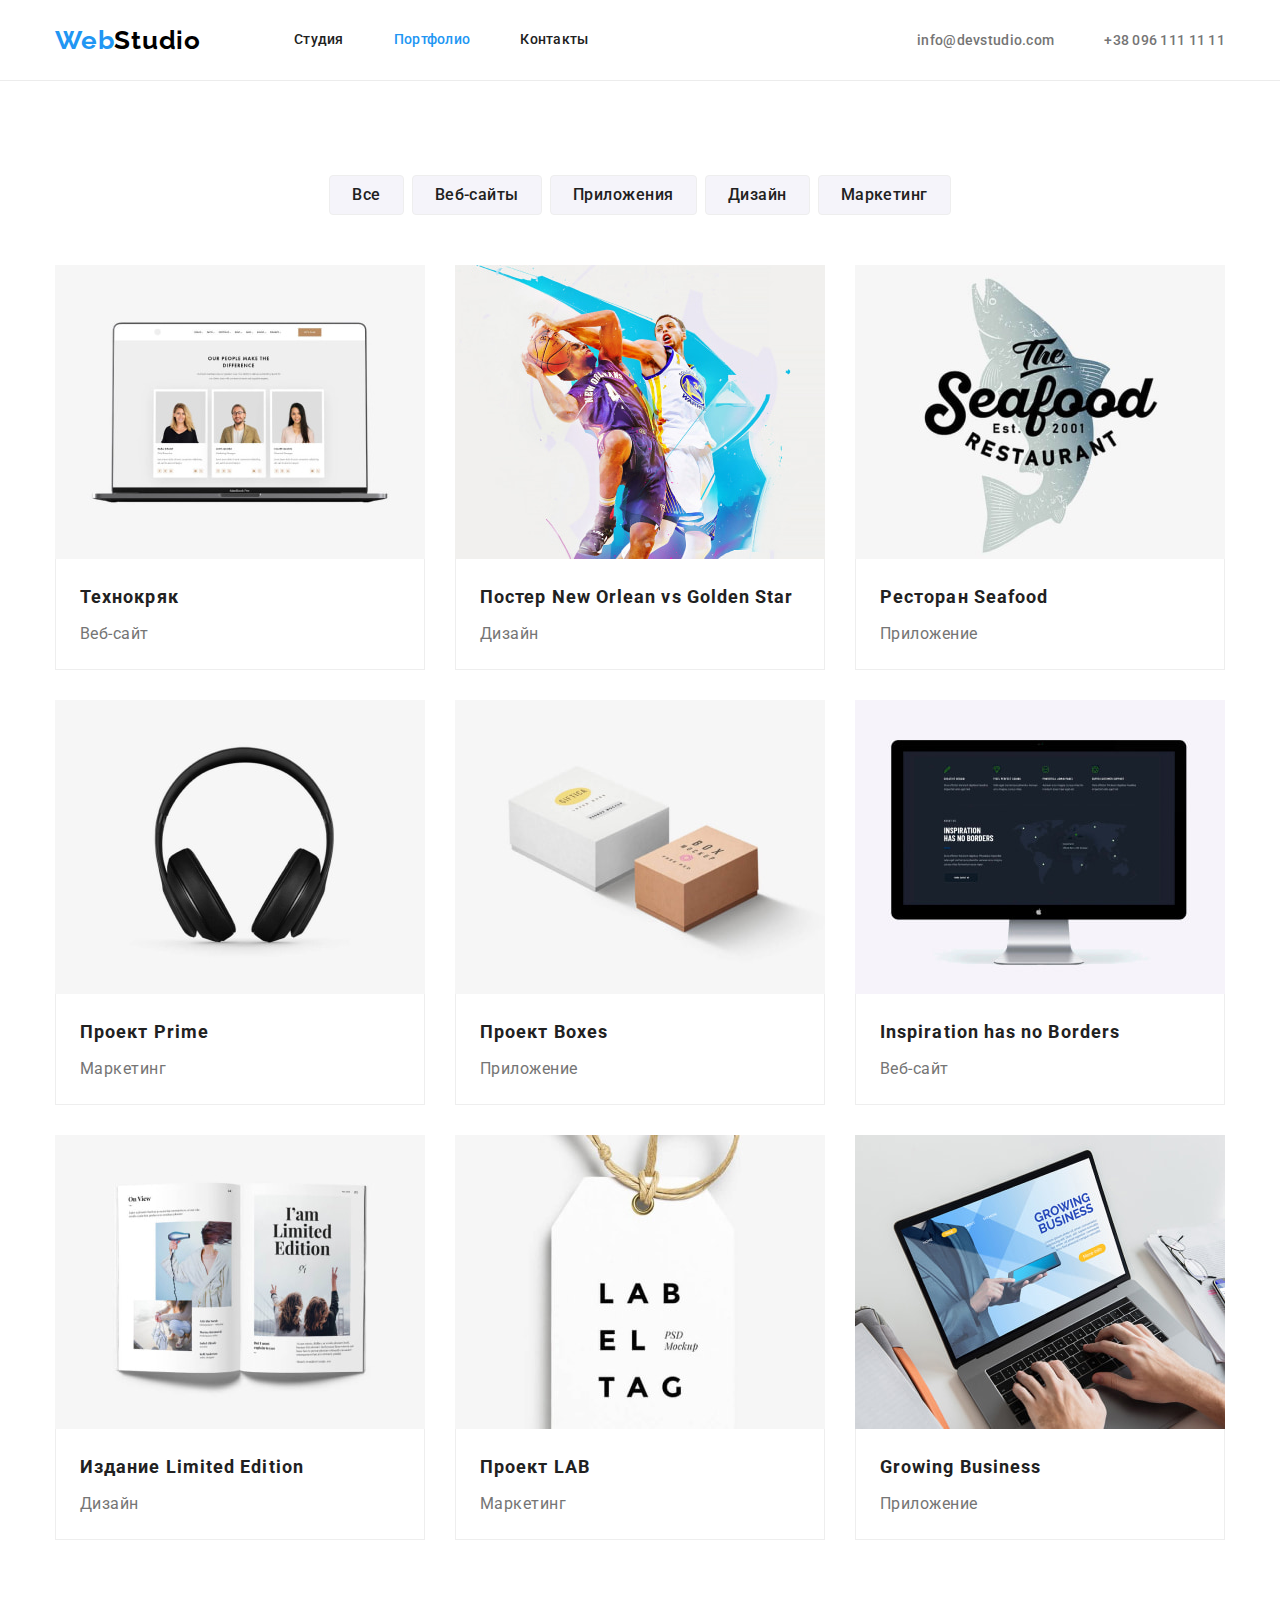
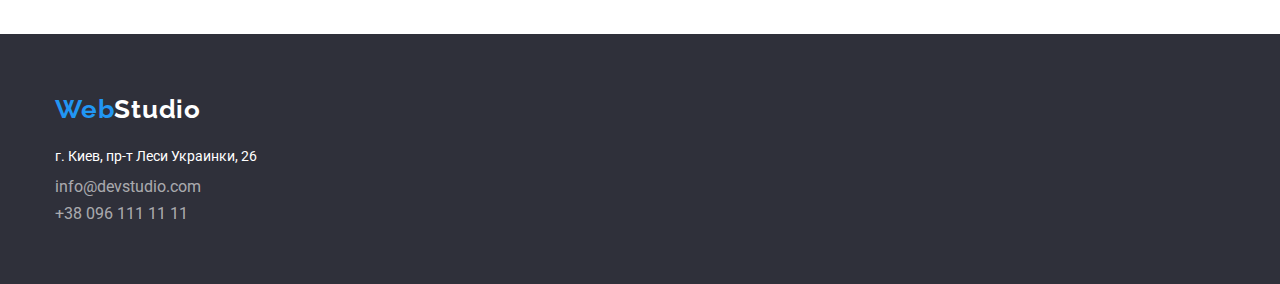
==== commit ee4e39c3: "Final changes after mentor check." ====
--- a/portfolio.html
+++ b/portfolio.html
@@ -18,11 +18,11 @@
     <link rel="stylesheet" href="./css/styles.css" />
   </head>
   <body>
-    <header class="page-header portfolio">
+    <header class="page-header">
       <!-- Site navigation -->
       <div class="container main-nav">
         <div class="nav-all">
-          <a href="" class="logo link"
+          <a href="" class="logo link top"
             >Web<span class="logo-dark">Studio</span>
           </a>
         </div>
@@ -52,33 +52,33 @@
       </div>
     </header>
     <main>
-      <section class="portfolio">
-        <h1 class="header-portolio">Портфолио</h1>
+      <section class="section">
+        <div class="container">
+          <h1 class="visually-hidden">Портфолио</h1>
 
-        <ul class="filter">
-          <li class="list filter">
-            <button type="button" class="button-filter">Все</button>
-          </li>
-          <li class="list filter">
-            <button type="button" class="button-filter">Веб-сайты</button>
-          </li>
-          <li class="list filter">
-            <button type="button" class="button-filter">Приложения</button>
-          </li>
-          <li class="list filter">
-            <button type="button" class="button-filter">Дизайн</button>
-          </li>
-          <li class="list filter">
-            <button type="button" class="button-filter">Маркетинг</button>
-          </li>
-        </ul>
+          <ul class="filter">
+            <li class="list item">
+              <button type="button" class="button-filter">Все</button>
+            </li>
+            <li class="list item">
+              <button type="button" class="button-filter">Веб-сайты</button>
+            </li>
+            <li class="list item">
+              <button type="button" class="button-filter">Приложения</button>
+            </li>
+            <li class="list item">
+              <button type="button" class="button-filter">Дизайн</button>
+            </li>
+            <li class="list item">
+              <button type="button" class="button-filter">Маркетинг</button>
+            </li>
+          </ul>
 
-        <div class="container">
           <ul class="projects">
-            <li class="list">
-              <article class="project-card">
-                <div class="project-card-thumb">
-                  <a href="./index.html" class="project-link">
+            <li class="projects-list">
+              <article class="project-card">
+                <a href="./index.html" class="project-link">
+                  <div class="project-card-thumb">
                     <img
                       class="project-img"
                       src="./images/portfolio/portfolio-1.jpg"
@@ -86,20 +86,18 @@
                       width="370"
                       height="294"
                     />
-                  </a>
-                </div>
-                <div class="project-card-content">
-                  <a href="./index.html" class="project-link">
+                  </div>
+                  <div class="project-card-content">
                     <h2 class="project-name">Технокряк</h2>
                     <p class="project-type">Веб-сайт</p>
-                  </a>
-                </div>
-              </article>
-            </li>
-            <li class="list">
-              <article class="project-card">
-                <div class="project-card-thumb">
-                  <a href="" class="project-link">
+                  </div>
+                </a>
+              </article>
+            </li>
+            <li class="projects-list">
+              <article class="project-card">
+                <a href="" class="project-link">
+                  <div class="project-card-thumb">
                     <img
                       class="project-img"
                       src="./images/portfolio/portfolio-2.jpg"
@@ -107,22 +105,20 @@
                       width="370"
                       height="294"
                     />
-                  </a>
-                </div>
-                <div class="project-card-content">
-                  <a href="./index.html" class="project-link">
+                  </div>
+                  <div class="project-card-content">
                     <h2 class="project-name">
                       Постер New Orlean vs Golden Star
                     </h2>
                     <p class="project-type">Дизайн</p>
-                  </a>
-                </div>
-              </article>
-            </li>
-            <li class="list">
-              <article class="project-card">
-                <div class="project-card-thumb">
-                  <a href="" class="project-link">
+                  </div>
+                </a>
+              </article>
+            </li>
+            <li class="projects-list">
+              <article class="project-card">
+                <a href="" class="project-link">
+                  <div class="project-card-thumb">
                     <img
                       class="project-img"
                       src="./images/portfolio/portfolio-3.jpg"
@@ -130,20 +126,18 @@
                       width="370"
                       height="294"
                     />
-                  </a>
-                </div>
-                <div class="project-card-content">
-                  <a href="./index.html" class="project-link">
+                  </div>
+                  <div class="project-card-content">
                     <h2 class="project-name">Ресторан Seafood</h2>
                     <p class="project-type">Приложение</p>
-                  </a>
-                </div>
-              </article>
-            </li>
-            <li class="list">
-              <article class="project-card">
-                <div class="project-card-thumb">
-                  <a href="" class="project-link">
+                  </div>
+                </a>
+              </article>
+            </li>
+            <li class="projects-list">
+              <article class="project-card">
+                <a href="" class="project-link">
+                  <div class="project-card-thumb">
                     <img
                       class="project-img"
                       src="./images/portfolio/portfolio-4.jpg"
@@ -151,20 +145,18 @@
                       width="370"
                       height="294"
                     />
-                  </a>
-                </div>
-                <div class="project-card-content">
-                  <a href="./index.html" class="project-link">
+                  </div>
+                  <div class="project-card-content">
                     <h2 class="project-name">Проект Prime</h2>
                     <p class="project-type">Маркетинг</p>
-                  </a>
-                </div>
-              </article>
-            </li>
-            <li class="list">
-              <article class="project-card">
-                <div class="project-card-thumb">
-                  <a href="" class="project-link">
+                  </div>
+                </a>
+              </article>
+            </li>
+            <li class="projects-list">
+              <article class="project-card">
+                <a href="" class="project-link">
+                  <div class="project-card-thumb">
                     <img
                       class="project-img"
                       src="./images/portfolio/portfolio-5.jpg"
@@ -172,20 +164,18 @@
                       width="370"
                       height="294"
                     />
-                  </a>
-                </div>
-                <div class="project-card-content">
-                  <a href="./index.html" class="project-link">
+                  </div>
+                  <div class="project-card-content">
                     <h2 class="project-name">Проект Boxes</h2>
                     <p class="project-type">Приложение</p>
-                  </a>
-                </div>
-              </article>
-            </li>
-            <li class="list">
-              <article class="project-card">
-                <div class="project-card-thumb">
-                  <a href="" class="project-link">
+                  </div>
+                </a>
+              </article>
+            </li>
+            <li class="projects-list">
+              <article class="project-card">
+                <a href="" class="project-link">
+                  <div class="project-card-thumb">
                     <img
                       class="project-img"
                       src="./images/portfolio/portfolio-6.jpg"
@@ -193,20 +183,18 @@
                       width="370"
                       height="294"
                     />
-                  </a>
-                </div>
-                <div class="project-card-content">
-                  <a href="./index.html" class="project-link">
+                  </div>
+                  <div class="project-card-content">
                     <h2 class="project-name">Inspiration has no Borders</h2>
                     <p class="project-type">Веб-сайт</p>
-                  </a>
-                </div>
-              </article>
-            </li>
-            <li class="list">
-              <article class="project-card">
-                <div class="project-card-thumb">
-                  <a href="" class="project-link">
+                  </div>
+                </a>
+              </article>
+            </li>
+            <li class="projects-list">
+              <article class="project-card">
+                <a href="" class="project-link">
+                  <div class="project-card-thumb">
                     <img
                       class="project-img"
                       src="./images/portfolio/portfolio-7.jpg"
@@ -214,20 +202,18 @@
                       width="370"
                       height="294"
                     />
-                  </a>
-                </div>
-                <div class="project-card-content">
-                  <a href="./index.html" class="project-link">
+                  </div>
+                  <div class="project-card-content">
                     <h2 class="project-name">Издание Limited Edition</h2>
                     <p class="project-type">Дизайн</p>
-                  </a>
-                </div>
-              </article>
-            </li>
-            <li class="list">
-              <article class="project-card">
-                <div class="project-card-thumb">
-                  <a href="" class="project-link">
+                  </div>
+                </a>
+              </article>
+            </li>
+            <li class="projects-list">
+              <article class="project-card">
+                <a href="" class="project-link">
+                  <div class="project-card-thumb">
                     <img
                       class="project-img"
                       src="./images/portfolio/portfolio-8.jpg"
@@ -235,20 +221,18 @@
                       width="370"
                       height="294"
                     />
-                  </a>
-                </div>
-                <div class="project-card-content">
-                  <a href="./index.html" class="project-link">
+                  </div>
+                  <div class="project-card-content">
                     <h2 class="project-name">Проект LAB</h2>
                     <p class="project-type">Маркетинг</p>
-                  </a>
-                </div>
-              </article>
-            </li>
-            <li class="list">
-              <article class="project-card">
-                <div class="project-card-thumb">
-                  <a href="" class="project-link">
+                  </div>
+                </a>
+              </article>
+            </li>
+            <li class="projects-list">
+              <article class="project-card">
+                <a href="" class="project-link">
+                  <div class="project-card-thumb">
                     <img
                       class="project-img"
                       src="./images/portfolio/portfolio-9.jpg"
@@ -256,14 +240,12 @@
                       width="370"
                       height="294"
                     />
-                  </a>
-                </div>
-                <div class="project-card-content">
-                  <a href="./index.html" class="project-link">
+                  </div>
+                  <div class="project-card-content">
                     <h2 class="project-name">Growing Business</h2>
                     <p class="project-type">Приложение</p>
-                  </a>
-                </div>
+                  </div>
+                </a>
               </article>
             </li>
           </ul>
--- a/css/styles.css
+++ b/css/styles.css
@@ -9,6 +9,20 @@
   color: var(--text-decoration-color);
   font-family: "Roboto", sans-serif;
 }
+
+ul {
+  margin: 0;
+  padding: 0;
+  list-style: none;
+}
+
+h1,
+h2,
+h3,
+p {
+  margin: 0;
+}
+
 /*             Header          */
 .logo {
   font-family: Raleway, sans-serif;
@@ -18,8 +32,8 @@
   color: var(--link-hover-color);
   letter-spacing: 0.03em;
 }
-.nav-all {
-  display: flex;
+
+.logo.link.top {
   margin-right: 93px;
 }
 
@@ -29,8 +43,8 @@
 .logo-light {
   color: #ffffff;
 }
+
 .container {
-  display: flex;
   margin-left: auto;
   margin-right: auto;
   width: 1200px;
@@ -53,17 +67,8 @@
   height: auto;
 }
 
-.site-nav .list {
-  margin-top: 0;
-  margin-bottom: 0;
-  padding: 0;
-}
-
 .site-nav {
   display: flex;
-  margin-top: 0;
-  margin-bottom: 0;
-  padding-left: 0;
 }
 
 .site-nav .list + .list {
@@ -74,9 +79,8 @@
 
 .site-nav .link {
   display: block;
-  padding-top: 20px;
-  padding-bottom: 20px;
-
+  padding-top: 32px;
+  padding-bottom: 32px;
   color: var(--text-decoration-color);
   font-weight: 500;
   font-size: 14px;
@@ -99,10 +103,7 @@
 
 .contacts {
   display: flex;
-  margin-top: 0;
-  margin-bottom: 0;
   margin-left: auto;
-  padding-left: 0;
 }
 
 .contacts .list + .list {
@@ -117,10 +118,6 @@
 .post-address,
 .project-link {
   text-decoration: none;
-}
-.list,
-.team-link {
-  list-style-type: none;
 }
 
 .mail-link,
@@ -150,15 +147,7 @@
 
 .page-header {
   background-color: #ffffff;
-}
-
-.page-header.portfolio {
-  margin-bottom: 94px;
-  border: 1px solid #ececec;
-}
-
-.portfolio {
-  margin-bottom: 94px;
+  border-bottom: 1px solid #ececec;
 }
 
 .hero {
@@ -214,7 +203,7 @@
   border: 1px solid #eeeeee;
 }
 
-.list.filter:not(:last-child) {
+.list.item:not(:last-child) {
   margin-right: 8px;
 }
 
@@ -226,21 +215,21 @@
 
 .filter {
   display: flex;
-  flex-direction: row;
   justify-content: center;
-  margin-top: 0;
   margin-bottom: 50px;
-  padding-left: 0;
-}
-
-.list.filter {
-  margin-bottom: 0;
-}
-.header-advantages,
-.header-portolio {
-  display: none;
-  margin-top: 0;
-  margin-bottom: 0;
+}
+
+.visually-hidden {
+  position: absolute;
+  white-space: nowrap;
+  width: 1px;
+  height: 1px;
+  overflow: hidden;
+  border: 0;
+  padding: 0;
+  clip: rect(0 0 0 0);
+  clip-path: inset(50%);
+  margin: -1px;
 }
 
 .advantages-header {
@@ -252,10 +241,12 @@
   margin-bottom: 10px;
   margin-top: 0;
 }
-section.advantages {
+
+.section {
   padding-top: 94px;
   padding-bottom: 94px;
 }
+
 .list-advantages .list {
   width: 270px;
   margin-right: 30px;
@@ -266,10 +257,12 @@
 
 .list-advantages {
   display: flex;
-  margin-top: 0;
-  margin-bottom: 0;
-  padding-left: 0;
-}
+}
+
+.works {
+  padding-top: 0;
+}
+
 .works-images .list {
   width: 370px;
   margin-right: 30px;
@@ -297,24 +290,16 @@
   margin-bottom: 50px;
   text-align: center;
 }
-.works ul {
-  display: flex;
-  margin-top: 0;
-  margin-bottom: 0;
-  padding-bottom: 94px;
-  padding-left: 0;
+.works-images {
+  display: flex;
 }
 
 .our-team {
-  padding-bottom: 94px;
   background: #f5f4fa;
 }
 
 .team-list {
-  padding: 0;
-  margin: 0;
   list-style: none;
-
   display: flex;
   flex-wrap: wrap;
   margin-left: calc(-1 * var(--card-gap));
@@ -352,31 +337,19 @@
   margin-top: 0;
   margin-bottom: 50px;
   text-align: center;
-  padding-top: 94px;
 }
 
 .footer {
   background-color: #2f303a;
-}
-
-a.logo.link.bottom {
+  padding-top: 60px;
+  padding-bottom: 60px;
+}
+
+.logo.link.bottom {
   display: block;
-  margin-top: 60px;
   margin-bottom: 20px;
 }
-.address {
-  display: flex;
-  flex-direction: column;
-  margin-bottom: 60px;
-}
-.adress-list {
-  margin: 0;
-  padding-left: 0;
-}
-
-footer .container {
-  flex-direction: column;
-}
+
 .address .post-address {
   color: #ffffff;
   font-style: normal;
@@ -384,14 +357,21 @@
   line-height: 1.71;
 }
 
-.post-address {
+.adress-list > .list:not(:last-child) {
+  margin-bottom: 9px;
+}
+
+/* .post-address {
   display: block;
   margin-bottom: 9px;
 }
 
+
+
+
 .mail {
   margin-bottom: 9px;
-}
+} */
 
 .mail,
 .tel {
@@ -403,9 +383,6 @@
 .tel:hover {
   color: var(--link-hover-color);
 }
-.team-list img {
-  margin-bottom: 30px;
-}
 
 .team-position {
   color: var(--second-text-color);
@@ -425,8 +402,9 @@
   margin-bottom: 10px;
 }
 
-.project-card-thumb {
-  margin-bottom: 20px;
+.card-content {
+  padding-top: 30px;
+  padding-bottom: 30px;
 }
 
 .project-name {
@@ -435,41 +413,41 @@
   line-height: 2;
   letter-spacing: 0.06em;
   color: var(--text-decoration-color);
-  margin: 0px 24px 4px 24px;
-}
+  margin-bottom: 4px;
+}
+
 .project-type {
   font-size: 16px;
   line-height: 1.88;
   letter-spacing: 0.03em;
-  margin: 0px 24px 0px 24px;
   color: var(--second-text-color);
 }
 
 .project-card-content {
-  margin-bottom: 20px;
-}
-
-.projects .list {
-  background: #ffffff;
-  border: 1px solid #eeeeee;
-  box-sizing: border-box;
-}
+  border-left: 1px solid #eeeeee;
+  border-right: 1px solid #eeeeee;
+  border-bottom: 1px solid #eeeeee;
+  padding: 20px 24px 20px 24px;
+}
+
+/* .project-name {
+  padding-top: 20px;
+} */
 
 .projects {
-  padding: 0;
-  margin: 0;
   list-style: none;
-
   display: flex;
   flex-wrap: wrap;
   margin-left: calc(-1 * var(--projects-card-gap));
   margin-top: calc(-1 * var(--projects-card-gap));
 }
 
-.projects > .list {
+.projects-list {
   flex-basis: calc(100% / 3 - var(--projects-card-gap));
   margin-left: var(--projects-card-gap);
   margin-top: var(--projects-card-gap);
+  background: #ffffff;
+  box-sizing: border-box;
 }
 
 .mail,
